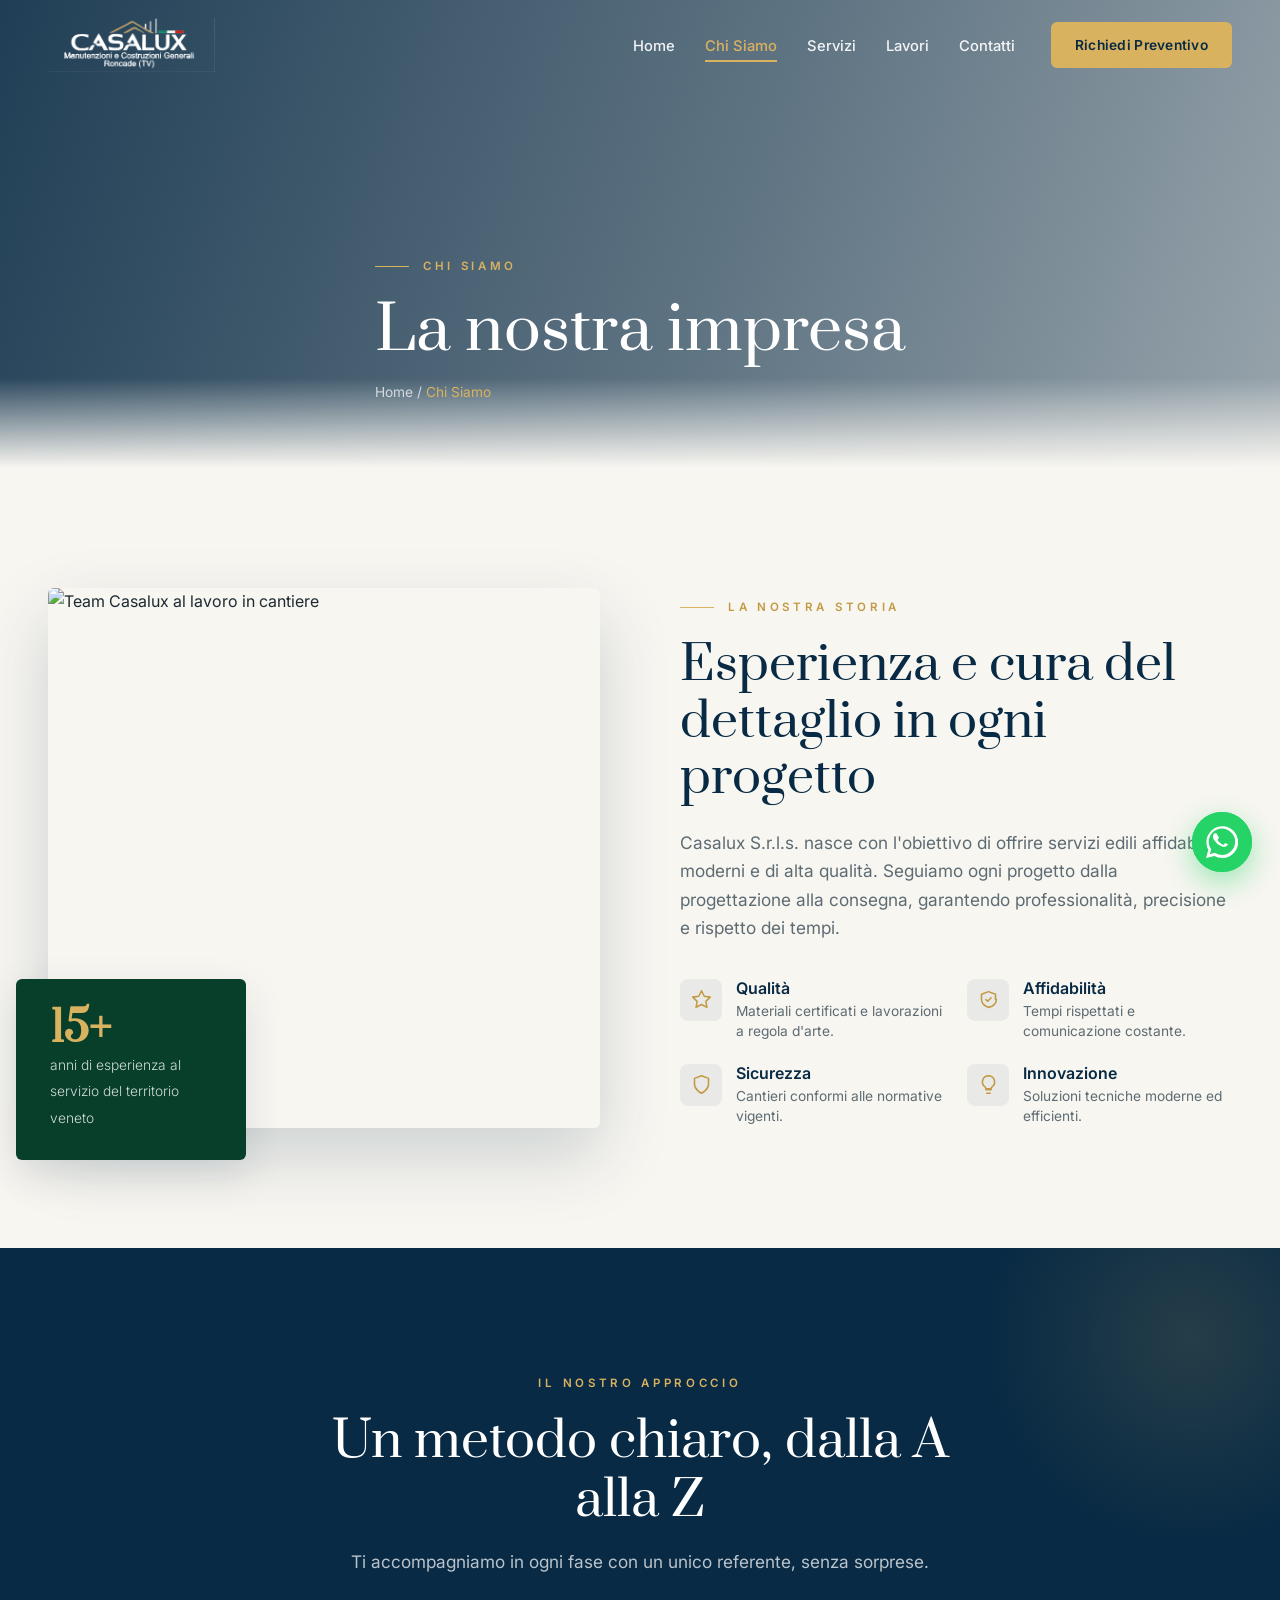
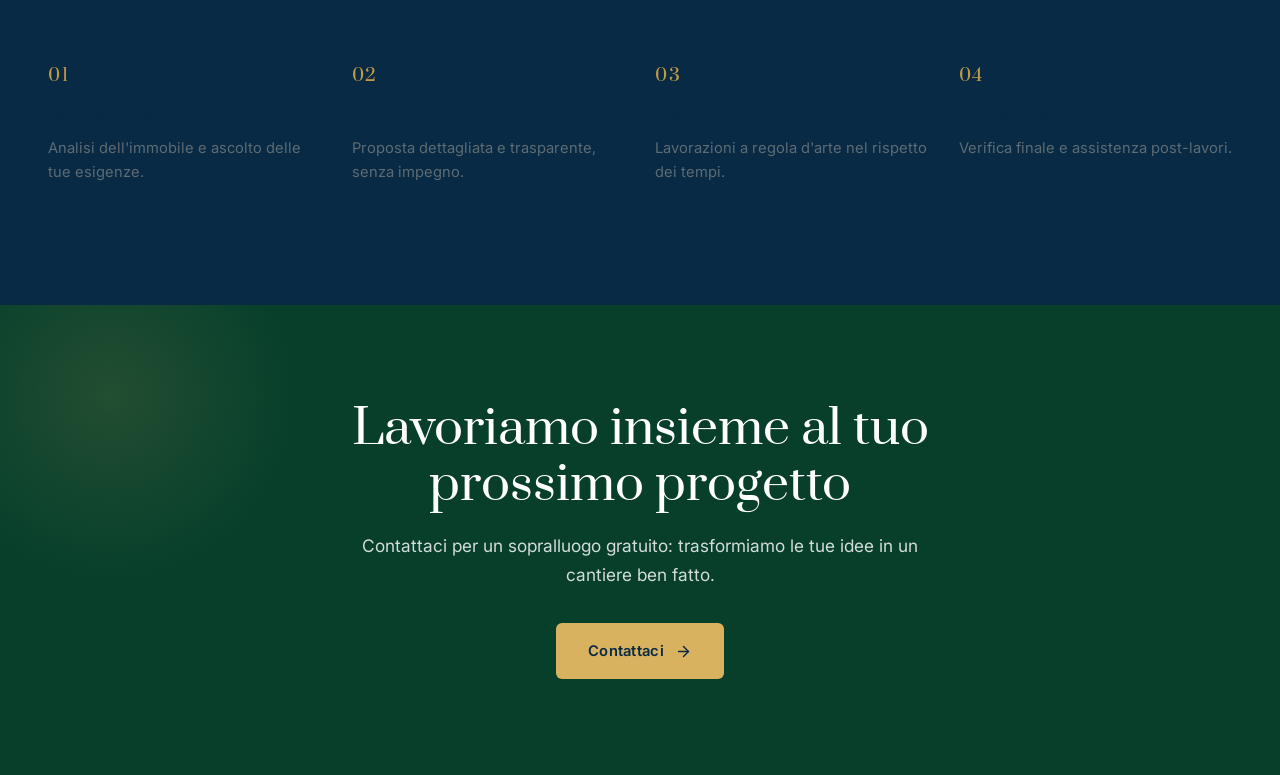
==== chi-siamo.html @ dc2486f7 "Add files via upload" ====
<!DOCTYPE html>
<html lang="it">
<head>
<meta charset="UTF-8">
<meta name="viewport" content="width=device-width, initial-scale=1.0">
<title>Chi Siamo — Casalux S.r.l.s. | Impresa Edile a Roncade (TV)</title>
<meta name="description" content="Scopri Casalux S.r.l.s.: impresa edile di Roncade (Treviso) specializzata in manutenzioni e costruzioni generali. Qualità, affidabilità, sicurezza e innovazione in ogni progetto.">
<meta name="robots" content="index, follow">
<meta name="theme-color" content="#082a44">
<link rel="canonical" href="https://www.casalux.it/chi-siamo.html">
<meta property="og:type" content="website">
<meta property="og:title" content="Chi Siamo — Casalux S.r.l.s.">
<meta property="og:description" content="Impresa edile di Roncade (TV): qualità, affidabilità e innovazione dalla progettazione alla consegna.">
<meta property="og:image" content="https://www.casalux.it/img/og-image.jpg">
<meta property="og:url" content="https://www.casalux.it/chi-siamo.html">

<link rel="icon" href="img/favicon.ico" sizes="any">
<link rel="icon" type="image/png" href="img/favicon-32.png">
<link rel="apple-touch-icon" href="img/favicon-180.png">
<link rel="preconnect" href="https://fonts.googleapis.com">
<link rel="preconnect" href="https://fonts.gstatic.com" crossorigin>
<link href="https://fonts.googleapis.com/css2?family=Prata&family=Inter:wght@300;400;500;600;700&display=swap" rel="stylesheet">
<link rel="stylesheet" href="css/styles.css">
</head>
<body>

<header class="header" id="header">
  <div class="container header-inner">
    <a href="index.html" class="brand" aria-label="Casalux — Home"><img class="logo-chiaro" src="img/logo-bianco.png" alt="Casalux — Manutenzioni e Costruzioni Generali"><img class="logo-scuro" src="img/logo.png" alt="Casalux — Manutenzioni e Costruzioni Generali"></a>
    <nav class="nav" aria-label="Navigazione principale">
      <ul class="nav-links">
        <li><a href="index.html">Home</a></li>
        <li><a href="chi-siamo.html" class="active">Chi Siamo</a></li>
        <li><a href="servizi.html">Servizi</a></li>
        <li><a href="lavori.html">Lavori</a></li>
        <li><a href="contatti.html">Contatti</a></li>
      </ul>
      <a href="contatti.html" class="btn btn-gold nav-cta">Richiedi Preventivo</a>
      <button class="burger" id="burger" aria-label="Apri menu" aria-expanded="false"><span></span><span></span><span></span></button>
    </nav>
  </div>
</header>

<section class="page-banner" style="--bg:url('https://images.unsplash.com/photo-1504307651254-35680f356dfd?auto=format&fit=crop&w=2000&q=80')">
  <div class="container page-banner-inner">
    <span class="eyebrow">Chi Siamo</span>
    <h1>La nostra impresa</h1>
    <nav class="breadcrumb"><a href="index.html">Home</a> / <span>Chi Siamo</span></nav>
  </div>
</section>

<section class="section">
  <div class="container about-grid">
    <div class="about-media reveal">
      <img src="https://images.unsplash.com/photo-1581094794329-c8112a89af12?auto=format&fit=crop&w=900&q=80" alt="Team Casalux al lavoro in cantiere">
      <div class="about-badge"><strong>15+</strong><span>anni di esperienza al servizio del territorio veneto</span></div>
    </div>
    <div class="about-text reveal d1">
      <span class="eyebrow">La nostra storia</span>
      <h2>Esperienza e cura del dettaglio in ogni progetto</h2>
      <p>Casalux S.r.l.s. nasce con l'obiettivo di offrire servizi edili affidabili, moderni e di alta qualità. Seguiamo ogni progetto dalla progettazione alla consegna, garantendo professionalità, precisione e rispetto dei tempi.</p>
      <div class="values">
        <div class="value">
          <span class="value-ic"><svg viewBox="0 0 24 24" fill="none" stroke-width="1.8" stroke-linecap="round" stroke-linejoin="round"><polygon points="12 2 15.09 8.26 22 9.27 17 14.14 18.18 21.02 12 17.77 5.82 21.02 7 14.14 2 9.27 8.91 8.26 12 2"/></svg></span>
          <div><h4>Qualità</h4><p>Materiali certificati e lavorazioni a regola d'arte.</p></div>
        </div>
        <div class="value">
          <span class="value-ic"><svg viewBox="0 0 24 24" fill="none" stroke-width="1.8" stroke-linecap="round" stroke-linejoin="round"><path d="M9 12l2 2 4-4"/><path d="M21 12c0 5-3.5 7.5-8.5 9C7.5 19.5 4 17 4 12V6l8-3 8 3v6z"/></svg></span>
          <div><h4>Affidabilità</h4><p>Tempi rispettati e comunicazione costante.</p></div>
        </div>
        <div class="value">
          <span class="value-ic"><svg viewBox="0 0 24 24" fill="none" stroke-width="1.8" stroke-linecap="round" stroke-linejoin="round"><path d="M12 22s8-4 8-10V5l-8-3-8 3v7c0 6 8 10 8 10z"/></svg></span>
          <div><h4>Sicurezza</h4><p>Cantieri conformi alle normative vigenti.</p></div>
        </div>
        <div class="value">
          <span class="value-ic"><svg viewBox="0 0 24 24" fill="none" stroke-width="1.8" stroke-linecap="round" stroke-linejoin="round"><path d="M9 18h6"/><path d="M10 22h4"/><path d="M12 2a7 7 0 0 0-4 12.7c.6.5 1 1.3 1 2.3h6c0-1 .4-1.8 1-2.3A7 7 0 0 0 12 2z"/></svg></span>
          <div><h4>Innovazione</h4><p>Soluzioni tecniche moderne ed efficienti.</p></div>
        </div>
      </div>
    </div>
  </div>
</section>

<section class="section why">
  <div class="container">
    <div class="section-head center reveal">
      <span class="eyebrow">Il nostro approccio</span>
      <h2>Un metodo chiaro, dalla A alla Z</h2>
      <p>Ti accompagniamo in ogni fase con un unico referente, senza sorprese.</p>
    </div>
    <div class="process-grid">
      <div class="step reveal"><div class="step-n">01</div><h3>Sopralluogo</h3><p>Analisi dell'immobile e ascolto delle tue esigenze.</p></div>
      <div class="step reveal d1"><div class="step-n">02</div><h3>Preventivo</h3><p>Proposta dettagliata e trasparente, senza impegno.</p></div>
      <div class="step reveal d2"><div class="step-n">03</div><h3>Cantiere</h3><p>Lavorazioni a regola d'arte nel rispetto dei tempi.</p></div>
      <div class="step reveal d3"><div class="step-n">04</div><h3>Consegna</h3><p>Verifica finale e assistenza post-lavori.</p></div>
    </div>
  </div>
</section>

<section class="cta-band">
  <div class="container cta-band-inner reveal">
    <h2>Lavoriamo insieme al tuo prossimo progetto</h2>
    <p>Contattaci per un sopralluogo gratuito: trasformiamo le tue idee in un cantiere ben fatto.</p>
    <a href="contatti.html" class="btn btn-gold">Contattaci
      <svg viewBox="0 0 24 24" fill="none" stroke="currentColor" stroke-width="2" stroke-linecap="round" stroke-linejoin="round"><line x1="5" y1="12" x2="19" y2="12"/><polyline points="12 5 19 12 12 19"/></svg></a>
  </div>
</section>


<div aria-hidden="true" class="popup-overlay" id="whatsappPopup">
  <div aria-labelledby="whatsappTitle" aria-modal="true" class="popup-box" role="dialog">
    <div class="popup-header">
      <h2 id="whatsappTitle">Scegli a chi scrivere</h2>
      <button aria-label="Chiudi" class="popup-close" onclick="closeWhatsappPopup()">&times;</button>
    </div>
    <a class="call-option" href="https://wa.me/393515941230?text=Salve%2C%20vorrei%20un%20preventivo%20Casalux" rel="noopener" target="_blank">
      <div>
      <strong>
       Erhan
      </strong>
      <p>
       +39 351 594 1230
      </p>
     </div>
      <span class="call-icon">💬</span>
    </a>
    <a class="call-option" href="https://wa.me/393358401227?text=Salve%2C%20vorrei%20un%20preventivo%20Casalux" rel="noopener" target="_blank">
      <div>
      <strong>
       Gianni
      </strong>
      <p>
       +39 335 840 1227
      </p>
     </div>
      <span class="call-icon">💬</span>
    </a>
    <a class="call-option" href="https://wa.me/393385839702?text=Salve%2C%20vorrei%20un%20preventivo%20Casalux" rel="noopener" target="_blank">
      <div>
      <strong>
       Fadil
      </strong>
      <p>
       +39 338 583 9702
      </p>
     </div>
      <span class="call-icon">💬</span>
    </a>
  </div>
</div>

<button class="wa-float" type="button" onclick="openWhatsappPopup()" aria-label="Scrivici su WhatsApp">
  <svg viewBox="0 0 24 24"><path d="M.05 24l1.7-6.2A11.9 11.9 0 1 1 12 24a11.9 11.9 0 0 1-5.7-1.5L.05 24zM6.6 20.1l.4.2a9.9 9.9 0 0 0 5 1.4 9.9 9.9 0 1 0-8.4-4.6l.3.4-1 3.7 3.7-1.1zM17.5 14.3c-.1-.2-.5-.4-1-.6s-1.5-.7-1.7-.8-.4-.1-.6.1-.7.8-.8 1-.3.2-.5.1a8.1 8.1 0 0 1-2.4-1.5 9 9 0 0 1-1.7-2c-.2-.3 0-.5.1-.6l.4-.5.3-.5a.5.5 0 0 0 0-.5L8 5.8c-.2-.5-.4-.4-.6-.4h-.5a1 1 0 0 0-.7.3 3 3 0 0 0-1 2.3 5.3 5.3 0 0 0 1.1 2.8 12 12 0 0 0 4.6 4.1c.6.3 1.2.5 1.6.6a3.8 3.8 0 0 0 1.7.1c.5-.1 1.5-.6 1.8-1.2s.3-1.1.2-1.2z"/></svg>
</button>

<script src="js/main.js"></script>
</body>
</html>
---- css/styles.css ----
/* ============================================================
   CASALUX — Shared stylesheet
   ============================================================ */
:root{
  --blu:#082a44;
  --blu-soft:#0d3a5c;
  --oro:#d9b25f;
  --oro-scuro:#c39a44;
  --bianco:#f8f6f1;
  --verde:#073f2b;
  --testo:#1c2a33;
  --grigio:#5d6b73;
  --linea:rgba(8,42,68,.12);

  --ff-titolo:'Prata', Georgia, serif;
  --ff-testo:'Inter', system-ui, sans-serif;

  --shadow-sm:0 4px 16px rgba(8,42,68,.07);
  --shadow-md:0 14px 40px rgba(8,42,68,.12);
  --shadow-lg:0 28px 70px rgba(8,42,68,.18);

  --container:1240px;
  --radius:6px;
  --ease:cubic-bezier(.22,.61,.36,1);
}

*{margin:0;padding:0;box-sizing:border-box}
html{scroll-behavior:smooth;-webkit-text-size-adjust:100%}
html{overflow-x:hidden}
body{font-family:var(--ff-testo);color:var(--testo);background:var(--bianco);line-height:1.65;overflow-x:hidden;position:relative}
img{max-width:100%;display:block}
a{color:inherit;text-decoration:none}
button{font-family:inherit;cursor:pointer;border:none}
h1,h2,h3,h4{font-family:var(--ff-titolo);font-weight:400;line-height:1.18;color:var(--blu)}

.container{max-width:var(--container);margin:0 auto;padding:0 28px}

.eyebrow{
  font-family:var(--ff-testo);text-transform:uppercase;letter-spacing:.32em;
  font-size:.72rem;font-weight:600;color:var(--oro-scuro);
  display:inline-flex;align-items:center;gap:14px;margin-bottom:20px;
}
.eyebrow::before{content:"";width:34px;height:1px;background:var(--oro)}

.section{padding:120px 0}
.section-head{max-width:680px;margin-bottom:64px}
.section-head h2{font-size:clamp(2rem,4vw,3.1rem);margin-bottom:18px}
.section-head p{color:var(--grigio);font-size:1.08rem}
.center{text-align:center;margin-left:auto;margin-right:auto}
.center .eyebrow{justify-content:center}
.center .eyebrow::before{display:none}

/* ---------- Buttons ---------- */
.btn{
  display:inline-flex;align-items:center;gap:11px;padding:16px 32px;
  font-size:.92rem;font-weight:600;letter-spacing:.02em;border-radius:var(--radius);
  transition:transform .35s var(--ease),background .35s var(--ease),color .35s var(--ease),box-shadow .35s var(--ease);
  white-space:nowrap;
}
.btn svg{width:17px;height:17px}
.btn-gold{background:var(--oro);color:var(--blu)}
.btn-gold:hover{background:var(--oro-scuro);transform:translateY(-3px);box-shadow:0 16px 34px rgba(217,178,95,.35)}
.btn-outline{background:transparent;color:#fff;border:1.5px solid rgba(255,255,255,.55)}
.btn-outline:hover{background:#fff;color:var(--blu);transform:translateY(-3px)}
.btn-blu{background:var(--blu);color:#fff}
.btn-blu:hover{background:var(--blu-soft);transform:translateY(-3px);box-shadow:var(--shadow-md)}

/* ---------- Header ---------- */
.header{position:fixed;top:0;left:0;width:100%;z-index:1000;padding:18px 0;
  transition:padding .4s var(--ease),background .4s var(--ease),box-shadow .4s var(--ease)}
.header.scrolled{background:rgba(248,246,241,.94);backdrop-filter:blur(12px);padding:10px 0;box-shadow:0 6px 26px rgba(8,42,68,.09)}
.header-inner{display:flex;align-items:center;justify-content:space-between}

.brand{display:flex;align-items:center}
.brand img{height:54px;width:auto;transition:height .4s var(--ease)}
.header.scrolled .brand img{height:44px}
/* logo bianco su header trasparente, logo scuro quando l'header diventa chiaro */
.brand .logo-scuro{display:none}
.header.scrolled .brand .logo-chiaro{display:none}
.header.scrolled .brand .logo-scuro{display:block}

.nav{display:flex;align-items:center;gap:36px}
.nav-links{display:flex;gap:30px;list-style:none}
.nav-links a{color:rgba(255,255,255,.92);font-size:.92rem;font-weight:500;position:relative;padding:4px 0;transition:color .3s var(--ease)}
.header.scrolled .nav-links a{color:var(--testo)}
.nav-links a::after{content:"";position:absolute;left:0;bottom:-3px;width:0;height:1.5px;background:var(--oro);transition:width .35s var(--ease)}
.nav-links a:hover::after,.nav-links a.active::after{width:100%}
.nav-links a:hover,.nav-links a.active{color:var(--oro)}
.header.scrolled .nav-links a:hover,.header.scrolled .nav-links a.active{color:var(--oro-scuro)}
.nav-cta{padding:12px 24px;font-size:.86rem}

.burger{display:none;flex-direction:column;gap:5px;background:none;padding:8px;z-index:1100}
.burger span{width:26px;height:2px;background:#fff;transition:.35s var(--ease)}
.header.scrolled .burger span{background:var(--blu)}
.nav-open .burger span{background:var(--blu)}
.nav-open .burger span:nth-child(1){transform:translateY(7px) rotate(45deg)}
.nav-open .burger span:nth-child(2){opacity:0}
.nav-open .burger span:nth-child(3){transform:translateY(-7px) rotate(-45deg)}

/* ---------- Hero (home) ---------- */
.hero{position:relative;min-height:100vh;display:flex;align-items:center;color:#fff;padding:150px 0 90px;
  background:linear-gradient(110deg,rgba(8,42,68,.92) 0%,rgba(8,42,68,.6) 55%,rgba(8,42,68,.32) 100%),
  url('https://images.unsplash.com/photo-1503387762-592deb58ef4e?auto=format&fit=crop&w=2000&q=80') center/cover no-repeat;}
.hero::after{content:"";position:absolute;bottom:0;left:0;width:100%;height:160px;background:linear-gradient(to top,var(--bianco),transparent)}
.hero-inner{position:relative;z-index:2;max-width:760px}
.hero .eyebrow{color:var(--oro)}
.hero h1{font-size:clamp(2.6rem,6vw,4.7rem);color:#fff;letter-spacing:-.01em;margin-bottom:26px}
.hero h1 em{font-style:normal;color:var(--oro)}
.hero p{font-size:clamp(1.05rem,1.6vw,1.25rem);max-width:560px;color:rgba(255,255,255,.86);margin-bottom:40px;font-weight:300}
.hero-cta{display:flex;flex-wrap:wrap;gap:16px}

.stats{position:relative;z-index:2;margin-top:90px;display:grid;grid-template-columns:repeat(4,1fr);gap:30px;max-width:920px}
.stat{border-top:1px solid rgba(217,178,95,.4);padding-top:22px}
.stat-num{font-family:var(--ff-titolo);font-size:clamp(2rem,3.4vw,2.9rem);color:var(--oro);line-height:1}
.stat-label{font-size:.85rem;color:rgba(255,255,255,.78);margin-top:8px;font-weight:300}

/* ---------- Page banner (sub-pages) ---------- */
.page-banner{position:relative;min-height:52vh;display:flex;align-items:flex-end;color:#fff;padding:160px 0 64px;
  background:linear-gradient(110deg,rgba(8,42,68,.9) 0%,rgba(8,42,68,.62) 60%,rgba(8,42,68,.4) 100%),var(--bg,#082a44) center/cover no-repeat;}
.page-banner::after{content:"";position:absolute;bottom:0;left:0;width:100%;height:90px;background:linear-gradient(to top,var(--bianco),transparent)}
.page-banner-inner{position:relative;z-index:2}
.page-banner .eyebrow{color:var(--oro)}
.page-banner h1{font-size:clamp(2.4rem,5vw,3.8rem);color:#fff;margin-bottom:14px}
.breadcrumb{font-size:.86rem;color:rgba(255,255,255,.72)}
.breadcrumb a:hover{color:var(--oro)}
.breadcrumb span{color:var(--oro)}

/* ---------- About ---------- */
.about-grid{display:grid;grid-template-columns:1fr 1fr;gap:80px;align-items:center}
.about-media{position:relative}
.about-media img{border-radius:var(--radius);box-shadow:var(--shadow-lg);width:100%;height:540px;object-fit:cover}
.about-badge{position:absolute;bottom:-32px;left:-32px;background:var(--verde);color:#fff;padding:30px 34px;border-radius:var(--radius);box-shadow:var(--shadow-md);max-width:230px}
.about-badge strong{font-family:var(--ff-titolo);font-size:2.6rem;color:var(--oro);display:block;line-height:1}
.about-badge span{font-size:.86rem;color:rgba(255,255,255,.82);font-weight:300}
.about-text h2{font-size:clamp(2rem,4vw,3rem);margin-bottom:22px}
.about-text>p{color:var(--grigio);font-size:1.08rem;margin-bottom:36px}
.values{display:grid;grid-template-columns:1fr 1fr;gap:22px}
.value{display:flex;gap:14px;align-items:flex-start}
.value-ic{width:42px;height:42px;flex-shrink:0;border-radius:8px;background:rgba(8,42,68,.06);display:grid;place-items:center}
.value-ic svg{width:21px;height:21px;stroke:var(--oro-scuro)}
.value h4{font-family:var(--ff-testo);font-weight:600;font-size:1rem;color:var(--blu);margin-bottom:3px}
.value p{font-size:.86rem;color:var(--grigio);line-height:1.5}

/* ---------- Services ---------- */
.services-grid{display:grid;grid-template-columns:repeat(4,1fr);gap:26px}
.services-grid.four-row{grid-template-columns:repeat(4,1fr)}
.svc{position:relative;background:var(--bianco);border:1px solid var(--linea);border-radius:var(--radius);padding:38px 30px;overflow:hidden;
  transition:transform .45s var(--ease),box-shadow .45s var(--ease),border-color .45s var(--ease)}
.svc::before{content:"";position:absolute;left:0;top:0;height:3px;width:0;background:var(--oro);transition:width .5s var(--ease)}
.svc:hover{transform:translateY(-8px);box-shadow:var(--shadow-md);border-color:transparent;background:#fff}
.svc:hover::before{width:100%}
.svc-ic{width:56px;height:56px;border-radius:10px;background:var(--blu);display:grid;place-items:center;margin-bottom:24px;transition:background .45s var(--ease)}
.svc-ic svg{width:27px;height:27px;stroke:var(--oro);transition:stroke .45s var(--ease)}
.svc:hover .svc-ic{background:var(--oro)}
.svc:hover .svc-ic svg{stroke:var(--blu)}
.svc h3{font-size:1.28rem;margin-bottom:11px}
.svc p{font-size:.92rem;color:var(--grigio);line-height:1.6}

/* ---------- Process ---------- */
.process-grid{display:grid;grid-template-columns:repeat(4,1fr);gap:30px}
.step{position:relative;padding-top:18px;border-top:2px solid var(--linea)}
.step-n{font-family:var(--ff-titolo);font-size:1.1rem;color:var(--oro-scuro);letter-spacing:.1em}
.step h3{font-size:1.2rem;margin:14px 0 10px}
.step p{font-size:.92rem;color:var(--grigio)}

/* ---------- Portfolio ---------- */
.filters{display:flex;flex-wrap:wrap;gap:12px;margin-bottom:46px}
.filter{padding:10px 24px;border-radius:40px;border:1px solid var(--linea);background:transparent;font-size:.86rem;font-weight:600;color:var(--grigio);transition:.3s var(--ease)}
.filter:hover{border-color:var(--oro);color:var(--blu)}
.filter.active{background:var(--blu);color:#fff;border-color:var(--blu)}
.portfolio{display:grid;grid-template-columns:repeat(3,1fr);gap:24px}
.proj{position:relative;border-radius:var(--radius);overflow:hidden;cursor:pointer;box-shadow:var(--shadow-sm);transition:transform .45s var(--ease)}
.proj img{width:100%;height:300px;object-fit:cover;transition:transform .8s var(--ease)}
.proj:hover img{transform:scale(1.07)}
.proj-overlay{position:absolute;inset:0;padding:26px;display:flex;flex-direction:column;justify-content:flex-end;
  background:linear-gradient(to top,rgba(8,42,68,.92) 0%,rgba(8,42,68,.25) 55%,transparent 100%);color:#fff;opacity:0;transform:translateY(14px);transition:.45s var(--ease)}
.proj:hover .proj-overlay{opacity:1;transform:translateY(0)}
.proj-cat{font-size:.7rem;text-transform:uppercase;letter-spacing:.22em;color:var(--oro);font-weight:600;margin-bottom:8px}
.proj-overlay h4{font-family:var(--ff-titolo);font-size:1.35rem;color:#fff;margin-bottom:5px}
.proj-loc{font-size:.82rem;color:rgba(255,255,255,.8);display:flex;align-items:center;gap:6px;margin-bottom:8px}
.proj-loc svg{width:14px;height:14px;stroke:var(--oro)}
.proj-desc{font-size:.85rem;color:rgba(255,255,255,.72);font-weight:300}
.proj.hide{display:none}
.proj-zoom{position:absolute;top:18px;right:18px;width:40px;height:40px;border-radius:50%;background:rgba(217,178,95,.95);display:grid;place-items:center;opacity:0;transition:.4s var(--ease)}
.proj:hover .proj-zoom{opacity:1}
.proj-zoom svg{width:18px;height:18px;stroke:var(--blu)}

/* ---------- Why ---------- */
.why{background:var(--blu);color:#fff;position:relative;overflow:hidden}
.why::before{content:"";position:absolute;top:-120px;right:-120px;width:420px;height:420px;border-radius:50%;background:radial-gradient(circle,rgba(217,178,95,.14),transparent 70%)}
.why .eyebrow{color:var(--oro)}
.why .section-head h2{color:#fff}
.why .section-head p{color:rgba(255,255,255,.72)}
.why-grid{display:grid;grid-template-columns:repeat(4,1fr);gap:26px;position:relative;z-index:2}
.why-card{background:rgba(255,255,255,.04);border:1px solid rgba(255,255,255,.1);border-radius:var(--radius);padding:36px 28px;transition:.45s var(--ease)}
.why-card:hover{background:rgba(217,178,95,.1);border-color:var(--oro);transform:translateY(-6px)}
.why-ic{width:54px;height:54px;border-radius:12px;background:rgba(217,178,95,.14);display:grid;place-items:center;margin-bottom:22px}
.why-ic svg{width:26px;height:26px;stroke:var(--oro)}
.why-card h3{color:#fff;font-size:1.25rem;margin-bottom:10px}
.why-card p{color:rgba(255,255,255,.7);font-size:.9rem}

/* ---------- Testimonials ---------- */
.testi{text-align:center}
.testi-wrap{max-width:840px;margin:0 auto;position:relative;min-height:300px}
.testi-slide{position:absolute;inset:0;opacity:0;visibility:hidden;transform:translateY(16px);transition:opacity .6s var(--ease),transform .6s var(--ease)}
.testi-slide.active{position:relative;opacity:1;visibility:visible;transform:translateY(0)}
.stars{display:flex;justify-content:center;gap:5px;margin-bottom:26px}
.stars svg{width:24px;height:24px;fill:var(--oro)}
.testi-quote{font-family:var(--ff-titolo);font-size:clamp(1.3rem,2.6vw,1.85rem);color:var(--blu);line-height:1.5;margin-bottom:30px}
.testi-author{display:flex;flex-direction:column;align-items:center;gap:3px}
.testi-author strong{font-family:var(--ff-testo);font-weight:600;color:var(--blu)}
.testi-author span{font-size:.85rem;color:var(--grigio)}
.testi-dots{display:flex;justify-content:center;gap:10px;margin-top:42px}
.testi-dot{width:10px;height:10px;border-radius:50%;background:var(--linea);transition:.3s var(--ease)}
.testi-dot.active{background:var(--oro);width:30px;border-radius:6px}

/* ---------- FAQ ---------- */
.faq-grid{display:grid;grid-template-columns:1fr 1.3fr;gap:70px;align-items:start}
.faq-list{display:flex;flex-direction:column;gap:14px}
.faq-item{background:#fff;border:1px solid var(--linea);border-radius:var(--radius);overflow:hidden;transition:box-shadow .35s var(--ease)}
.faq-item.open{box-shadow:var(--shadow-sm)}
.faq-q{width:100%;text-align:left;background:none;padding:24px 26px;display:flex;justify-content:space-between;align-items:center;gap:20px;font-size:1.02rem;font-weight:600;color:var(--blu)}
.faq-q svg{width:20px;height:20px;stroke:var(--oro-scuro);flex-shrink:0;transition:transform .4s var(--ease)}
.faq-item.open .faq-q svg{transform:rotate(45deg)}
.faq-a{max-height:0;overflow:hidden;transition:max-height .45s var(--ease)}
.faq-a p{padding:0 26px 26px;color:var(--grigio);font-size:.94rem;line-height:1.7}

/* ---------- Contact ---------- */
.contact-grid{display:grid;grid-template-columns:1.05fr 1fr;gap:60px;align-items:start}
.contact-info .eyebrow{color:var(--oro-scuro)}
.contact-info h2{font-size:clamp(2rem,4vw,3rem);margin-bottom:18px}
.contact-info>p{color:var(--grigio);font-size:1.06rem;margin-bottom:40px}
.contact-detail{display:flex;gap:16px;align-items:center;padding:18px 0;border-top:1px solid var(--linea)}
.contact-detail:last-of-type{border-bottom:1px solid var(--linea)}
.cd-ic{width:46px;height:46px;border-radius:10px;background:var(--blu);display:grid;place-items:center;flex-shrink:0}
.cd-ic svg{width:21px;height:21px;stroke:var(--oro)}
.cd-text small{display:block;font-size:.74rem;text-transform:uppercase;letter-spacing:.16em;color:var(--grigio);font-weight:600}
.cd-text strong{font-weight:600;color:var(--blu);font-size:1.02rem}
.map{margin-top:34px;border-radius:var(--radius);overflow:hidden;box-shadow:var(--shadow-sm);border:1px solid var(--linea)}
.map iframe{width:100%;height:240px;border:0;display:block}
.form{background:var(--bianco);border:1px solid var(--linea);border-radius:var(--radius);padding:42px;box-shadow:var(--shadow-sm)}
.form h3{font-size:1.5rem;margin-bottom:8px}
.form>p{color:var(--grigio);font-size:.92rem;margin-bottom:30px}
.form-row{display:grid;grid-template-columns:1fr 1fr;gap:18px}
.field{margin-bottom:20px}
.field label{display:block;font-size:.82rem;font-weight:600;color:var(--blu);margin-bottom:8px}
.field input,.field textarea{width:100%;padding:14px 16px;font-family:inherit;font-size:.95rem;color:var(--testo);background:#fff;border:1px solid var(--linea);border-radius:var(--radius);transition:border .3s var(--ease),box-shadow .3s var(--ease)}
.field input:focus,.field textarea:focus{outline:none;border-color:var(--oro);box-shadow:0 0 0 3px rgba(217,178,95,.18)}
.field textarea{resize:vertical;min-height:120px}
.form .btn{width:100%;justify-content:center;margin-top:6px}
.form-note{text-align:center;font-size:.8rem;color:var(--grigio);margin-top:16px}
.form-success{display:none;text-align:center;padding:30px 0}
.form-success.show{display:block}
.form-success svg{width:54px;height:54px;stroke:var(--verde);margin:0 auto 16px}
.form-success h3{color:var(--verde);margin-bottom:8px}

/* ---------- CTA band ---------- */
.cta-band{background:var(--verde);color:#fff;text-align:center;padding:96px 0;position:relative;overflow:hidden}
.cta-band::before{content:"";position:absolute;top:-100px;left:-80px;width:380px;height:380px;border-radius:50%;background:radial-gradient(circle,rgba(217,178,95,.13),transparent 70%)}
.cta-band-inner{position:relative;z-index:2;max-width:680px;margin:0 auto}
.cta-band h2{color:#fff;font-size:clamp(2rem,4vw,3rem);margin-bottom:18px}
.cta-band p{color:rgba(255,255,255,.82);font-size:1.08rem;margin-bottom:34px}

/* ---------- Footer ---------- */
.footer{background:var(--blu);color:rgba(255,255,255,.7);padding:80px 0 0}
.footer-grid{display:grid;grid-template-columns:1.4fr 1fr 1fr 1.2fr;gap:50px;padding-bottom:54px}
.footer .brand img{height:60px;margin-bottom:20px}
.footer-about p{font-size:.92rem;line-height:1.7;max-width:300px}
.footer h4{color:#fff;font-family:var(--ff-testo);font-weight:600;font-size:1rem;margin-bottom:22px}
.footer ul{list-style:none}
.footer ul li{margin-bottom:12px}
.footer ul a{font-size:.92rem;transition:color .3s var(--ease)}
.footer ul a:hover{color:var(--oro)}
.footer-contact li{display:flex;gap:11px;align-items:flex-start;font-size:.92rem;margin-bottom:14px}
.footer-contact svg{width:17px;height:17px;stroke:var(--oro);flex-shrink:0;margin-top:3px}
.footer-bottom{border-top:1px solid rgba(255,255,255,.1);padding:26px 0;display:flex;justify-content:space-between;flex-wrap:wrap;gap:12px;font-size:.84rem}
.footer-bottom a:hover{color:var(--oro)}

/* ---------- WhatsApp float ---------- */
.wa-float{position:fixed;bottom:28px;right:28px;z-index:900;width:60px;height:60px;border-radius:50%;background:#25d366;display:grid;place-items:center;box-shadow:0 10px 30px rgba(37,211,102,.45);transition:transform .35s var(--ease)}
.wa-float:hover{transform:scale(1.1)}
.wa-float svg{width:32px;height:32px;fill:#fff}
.wa-float::after{content:"";position:absolute;inset:0;border-radius:50%;border:2px solid #25d366;animation:pulse 2.2s infinite}
@keyframes pulse{0%{transform:scale(1);opacity:.7}100%{transform:scale(1.8);opacity:0}}

/* ---------- Lightbox ---------- */
.lightbox{position:fixed;inset:0;z-index:2000;background:rgba(8,42,68,.95);display:none;align-items:center;justify-content:center;padding:30px}
.lightbox.open{display:flex}
.lightbox img{max-width:90vw;max-height:82vh;border-radius:var(--radius);box-shadow:var(--shadow-lg)}
.lightbox-cap{position:absolute;bottom:30px;left:0;width:100%;text-align:center;color:#fff;font-family:var(--ff-titolo);font-size:1.3rem}
.lightbox-close{position:absolute;top:24px;right:30px;width:48px;height:48px;border-radius:50%;background:rgba(255,255,255,.12);display:grid;place-items:center}
.lightbox-close svg{width:24px;height:24px;stroke:#fff}

/* ---------- Scroll reveal ---------- */
.reveal{opacity:0;transform:translateY(38px);transition:opacity .9s var(--ease),transform .9s var(--ease)}
.reveal.in{opacity:1;transform:none}
.reveal.d1{transition-delay:.1s}
.reveal.d2{transition-delay:.2s}
.reveal.d3{transition-delay:.3s}

/* ---------- Responsive ---------- */
@media(max-width:1080px){
  .services-grid,.services-grid.four-row,.why-grid,.process-grid{grid-template-columns:repeat(2,1fr)}
  .portfolio{grid-template-columns:repeat(2,1fr)}
  .footer-grid{grid-template-columns:1fr 1fr}
}
@media(max-width:900px){
  .section{padding:88px 0}
  .nav-links,.nav-cta{position:fixed;top:0;right:0;height:100vh;width:min(82%,360px);background:var(--bianco);flex-direction:column;justify-content:center;padding:80px 40px;gap:26px;transform:translateX(100%);visibility:hidden;transition:transform .45s var(--ease),visibility .45s var(--ease);box-shadow:none}
  .nav-cta{height:auto;width:auto;position:static;display:none}
  .nav-links{align-items:flex-start}
  .nav-links a{color:var(--testo);font-size:1.1rem}
  .nav-open .nav-links{transform:translateX(0);visibility:visible;box-shadow:var(--shadow-lg)}
  .nav-open .nav-cta{display:inline-flex;position:fixed;bottom:60px;right:40px;z-index:1101}
  .burger{display:flex}
  .about-grid,.contact-grid,.faq-grid{grid-template-columns:1fr;gap:54px}
  .about-media img{height:420px}
  .stats{grid-template-columns:1fr 1fr;gap:28px;margin-top:70px}
}
@media(max-width:600px){
  .container{padding:0 20px}
  .services-grid,.services-grid.four-row,.why-grid,.portfolio,.values,.footer-grid,.form-row,.process-grid{grid-template-columns:1fr}
  .about-badge{left:50%;transform:translateX(-50%);bottom:-26px}
  .hero{min-height:auto;padding:130px 0 70px}
  .page-banner{min-height:auto;padding:130px 0 50px}
  .hero-cta .btn{flex:1;justify-content:center}
  .form{padding:30px 24px}
  .footer-bottom{flex-direction:column;text-align:center}
  .wa-float{bottom:20px;right:20px;width:54px;height:54px}
  .brand img{height:46px}
}
@media(prefers-reduced-motion:reduce){
  *{animation:none!important;transition-duration:.001ms!important;scroll-behavior:auto!important}
  .reveal{opacity:1;transform:none}
}

/* ── Popup WhatsApp (formato HZ Labunishta) ── */
.popup-overlay{display:none;position:fixed;inset:0;background:rgba(8,42,68,.6);z-index:1500;justify-content:center;align-items:center;padding:18px;backdrop-filter:blur(5px)}
.popup-box{width:100%;max-width:420px;background:#fff;border-radius:24px;padding:20px;box-shadow:0 10px 40px rgba(0,0,0,.25);animation:popupShow .25s ease}
@keyframes popupShow{from{transform:scale(.92);opacity:0}to{transform:scale(1);opacity:1}}
.popup-header{display:flex;justify-content:space-between;align-items:center;margin-bottom:18px}
.popup-header h2{font-size:22px;color:var(--blu);margin:0;line-height:1.2}
.popup-close{border:0;background:#eef3f8;color:var(--blu);border-radius:50%;width:38px;height:38px;font-size:20px;cursor:pointer}
.call-option{display:flex;justify-content:space-between;align-items:center;text-decoration:none;color:#fff;padding:15px 16px;border-radius:16px;margin-bottom:10px;box-shadow:0 5px 10px rgba(0,31,73,.14);background:linear-gradient(90deg,#128C7E,#075E54)}
.call-option strong{font-size:18px}
.call-option p{font-size:15px;margin:4px 0 0;opacity:.95;color:#fff}
.call-icon{font-size:24px}
button.wa-float{border:0;cursor:pointer}
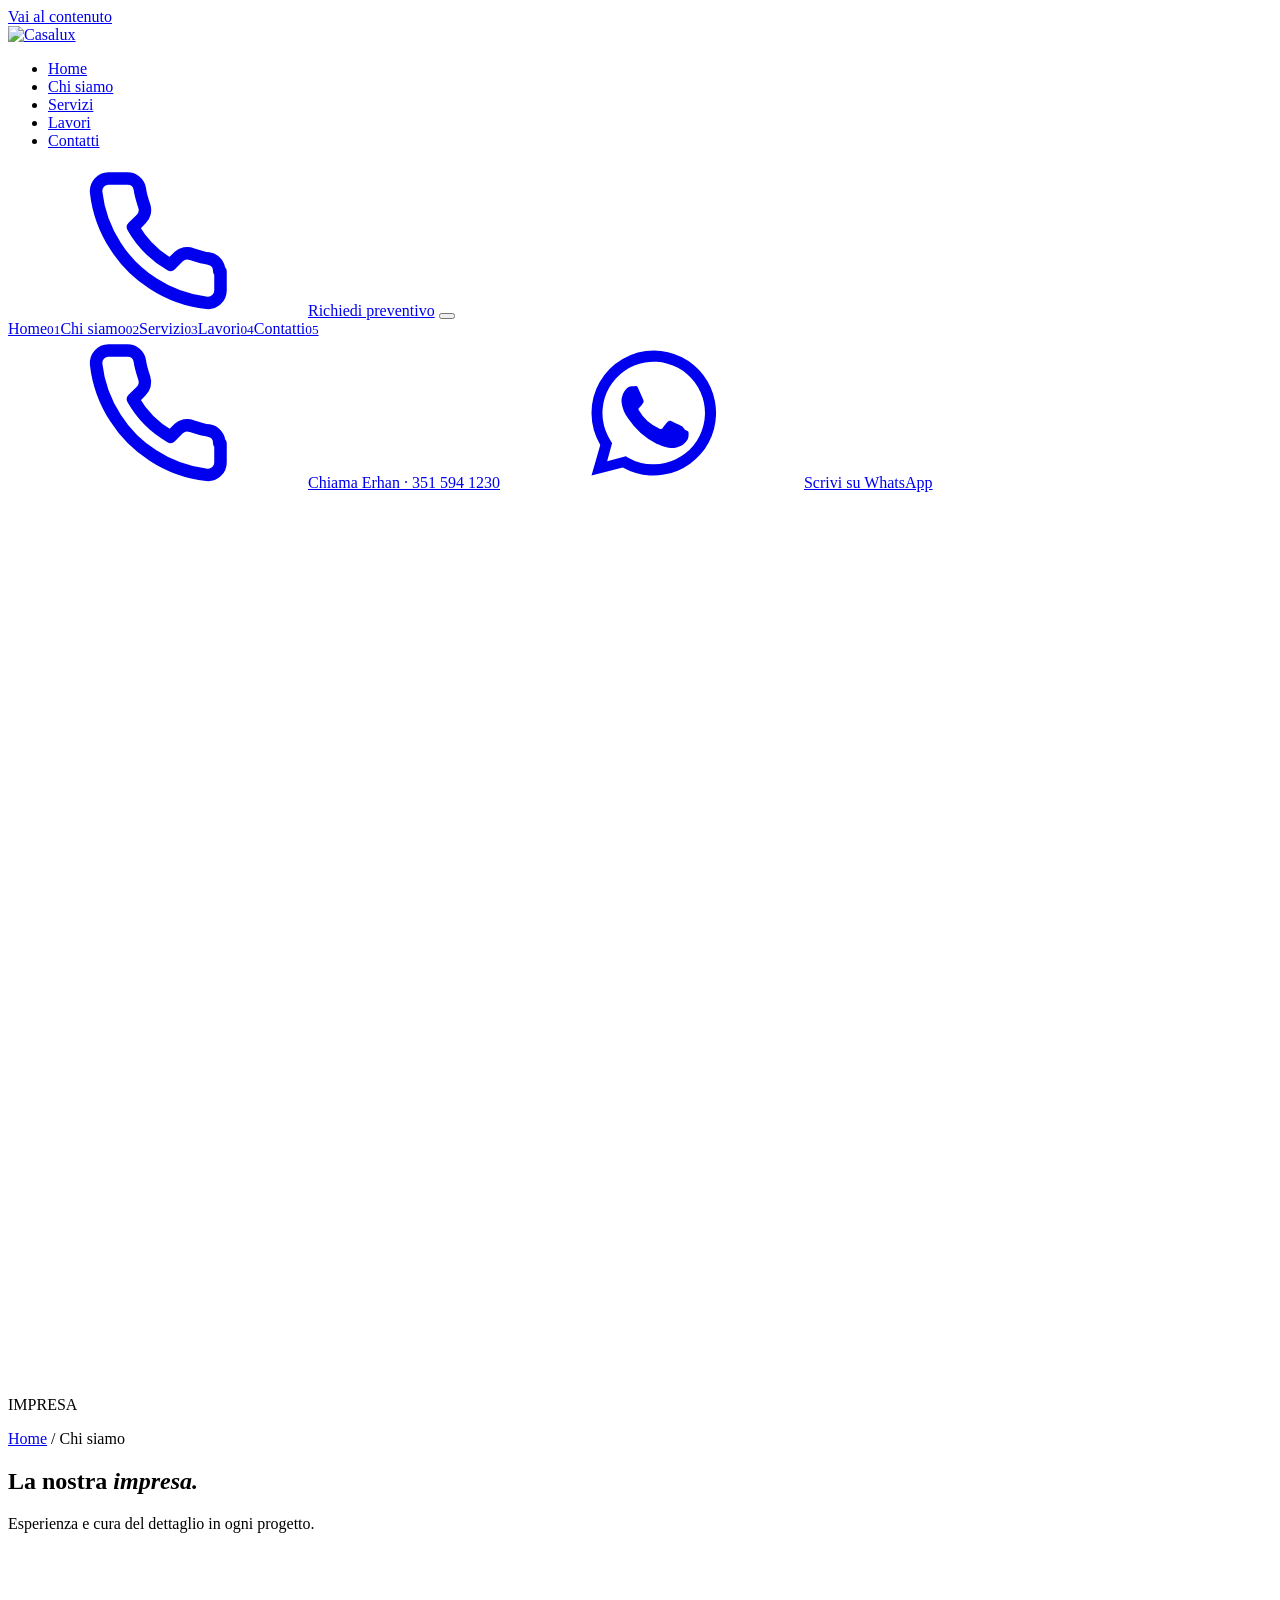
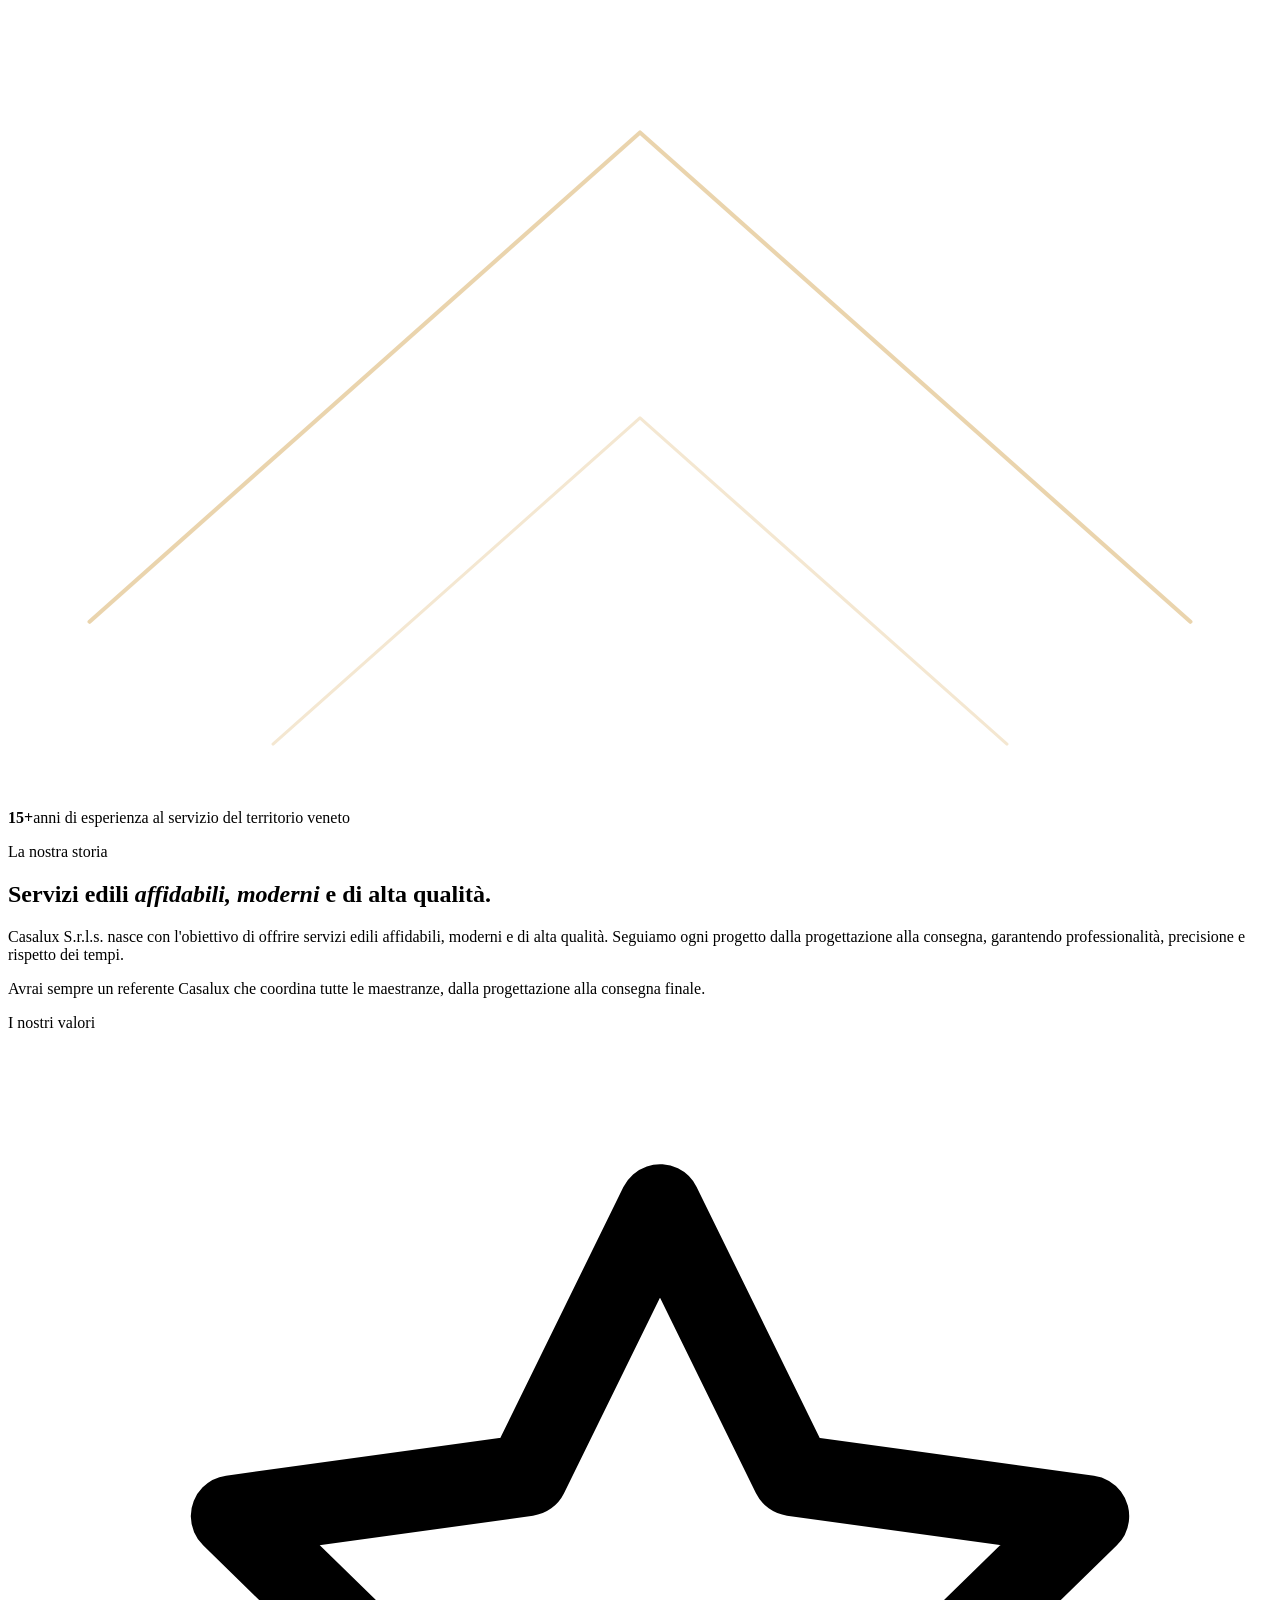
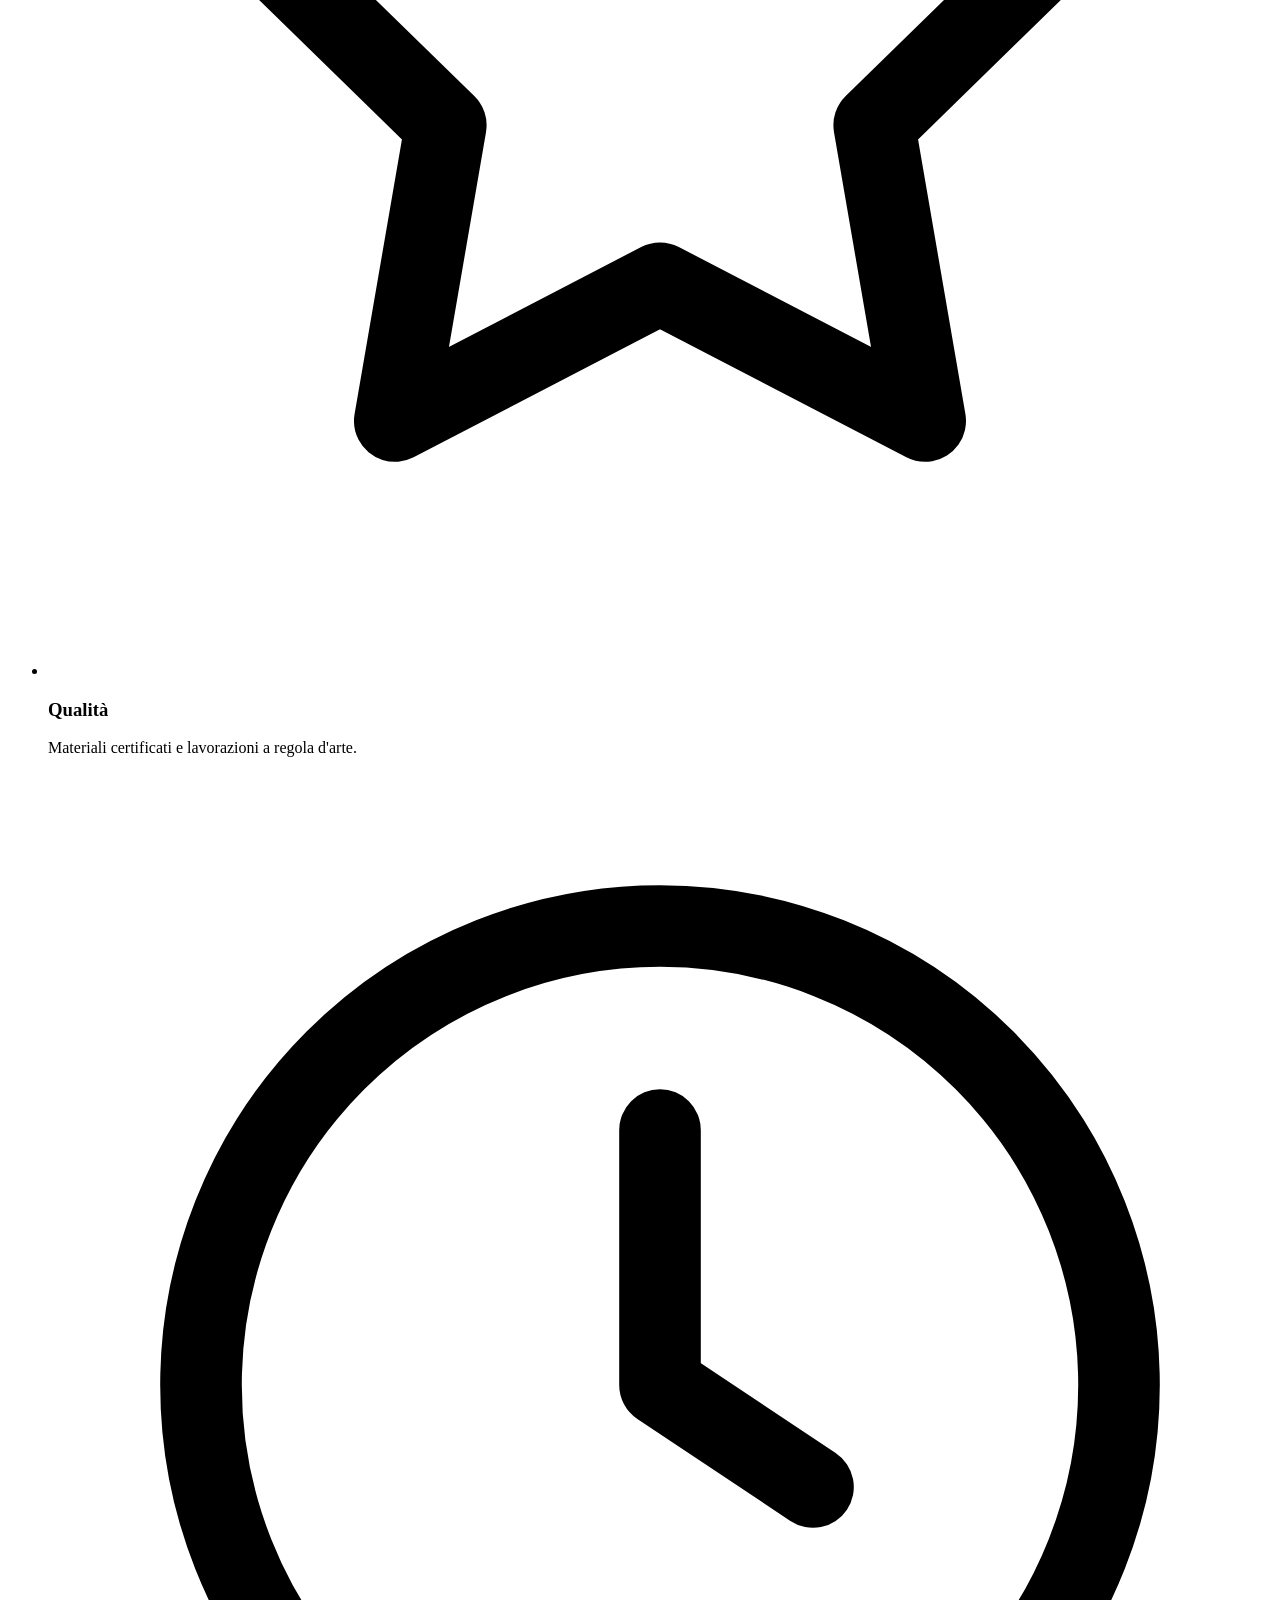
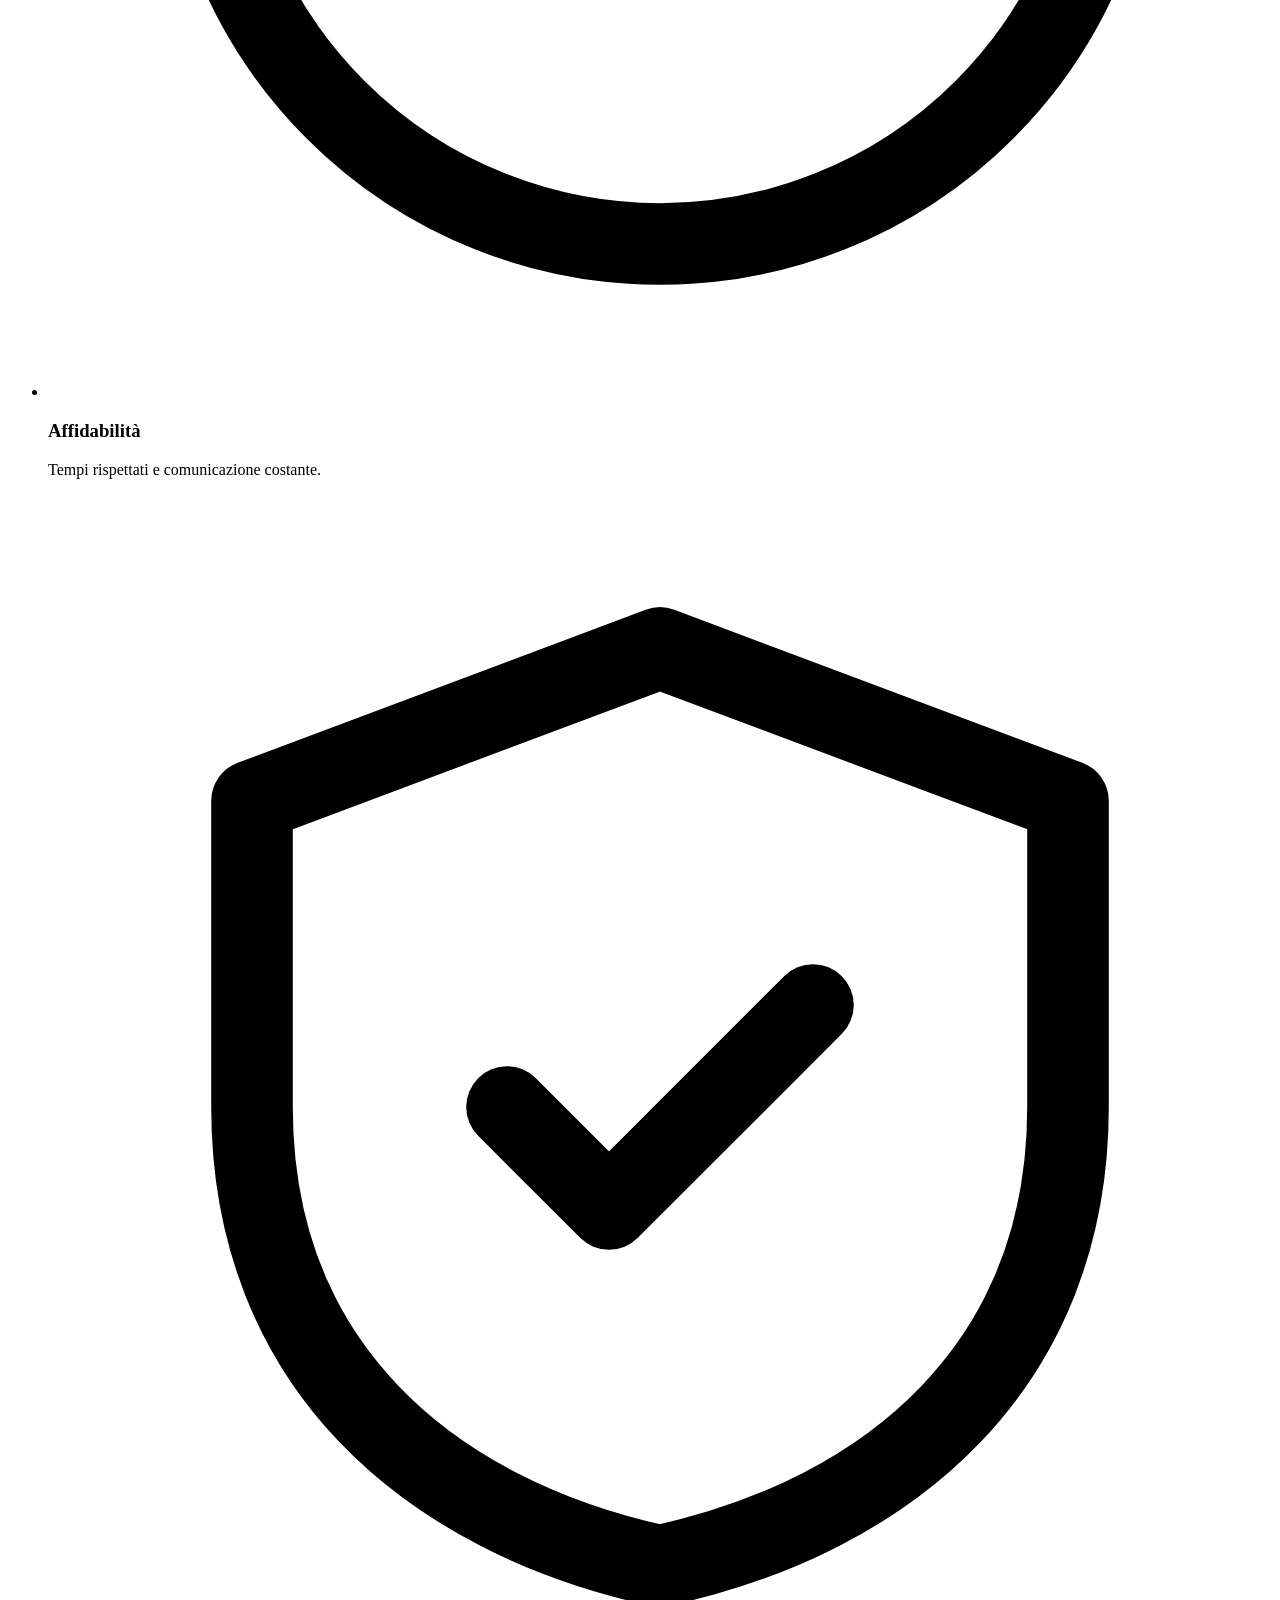
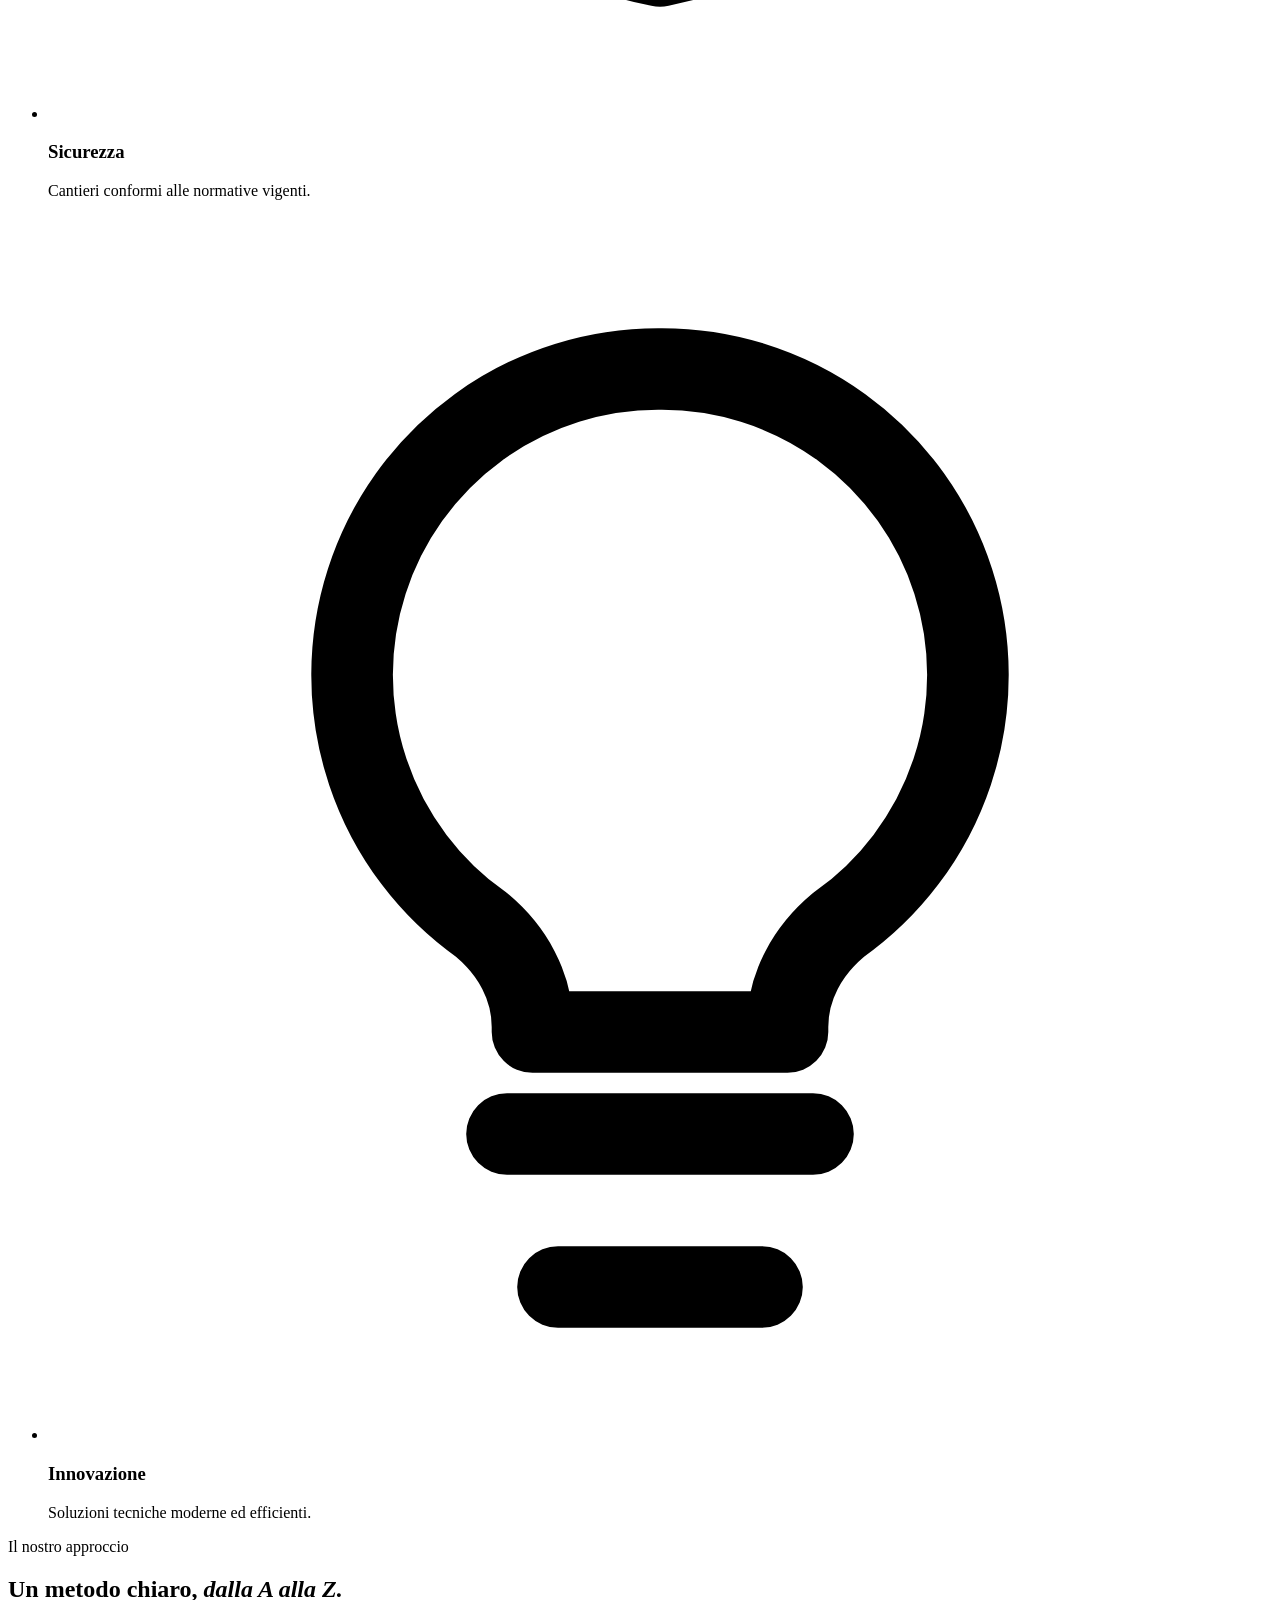
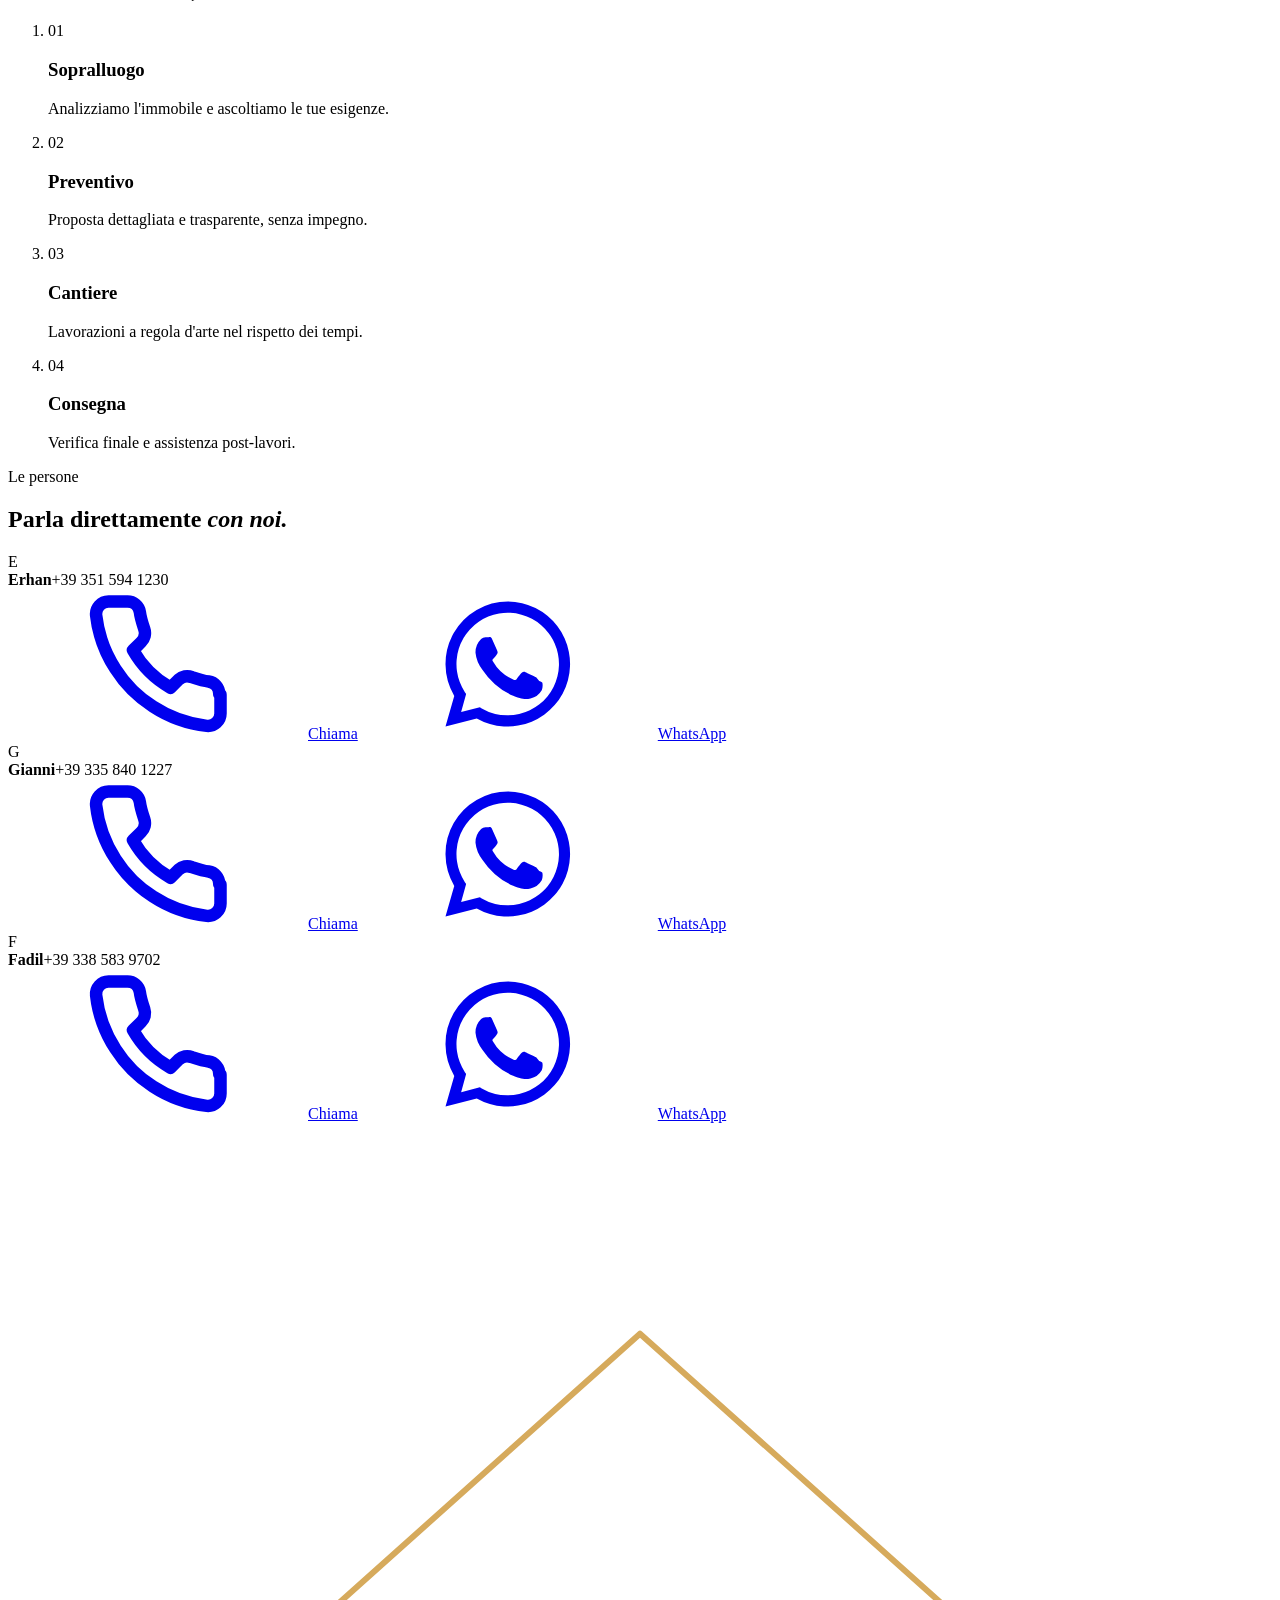
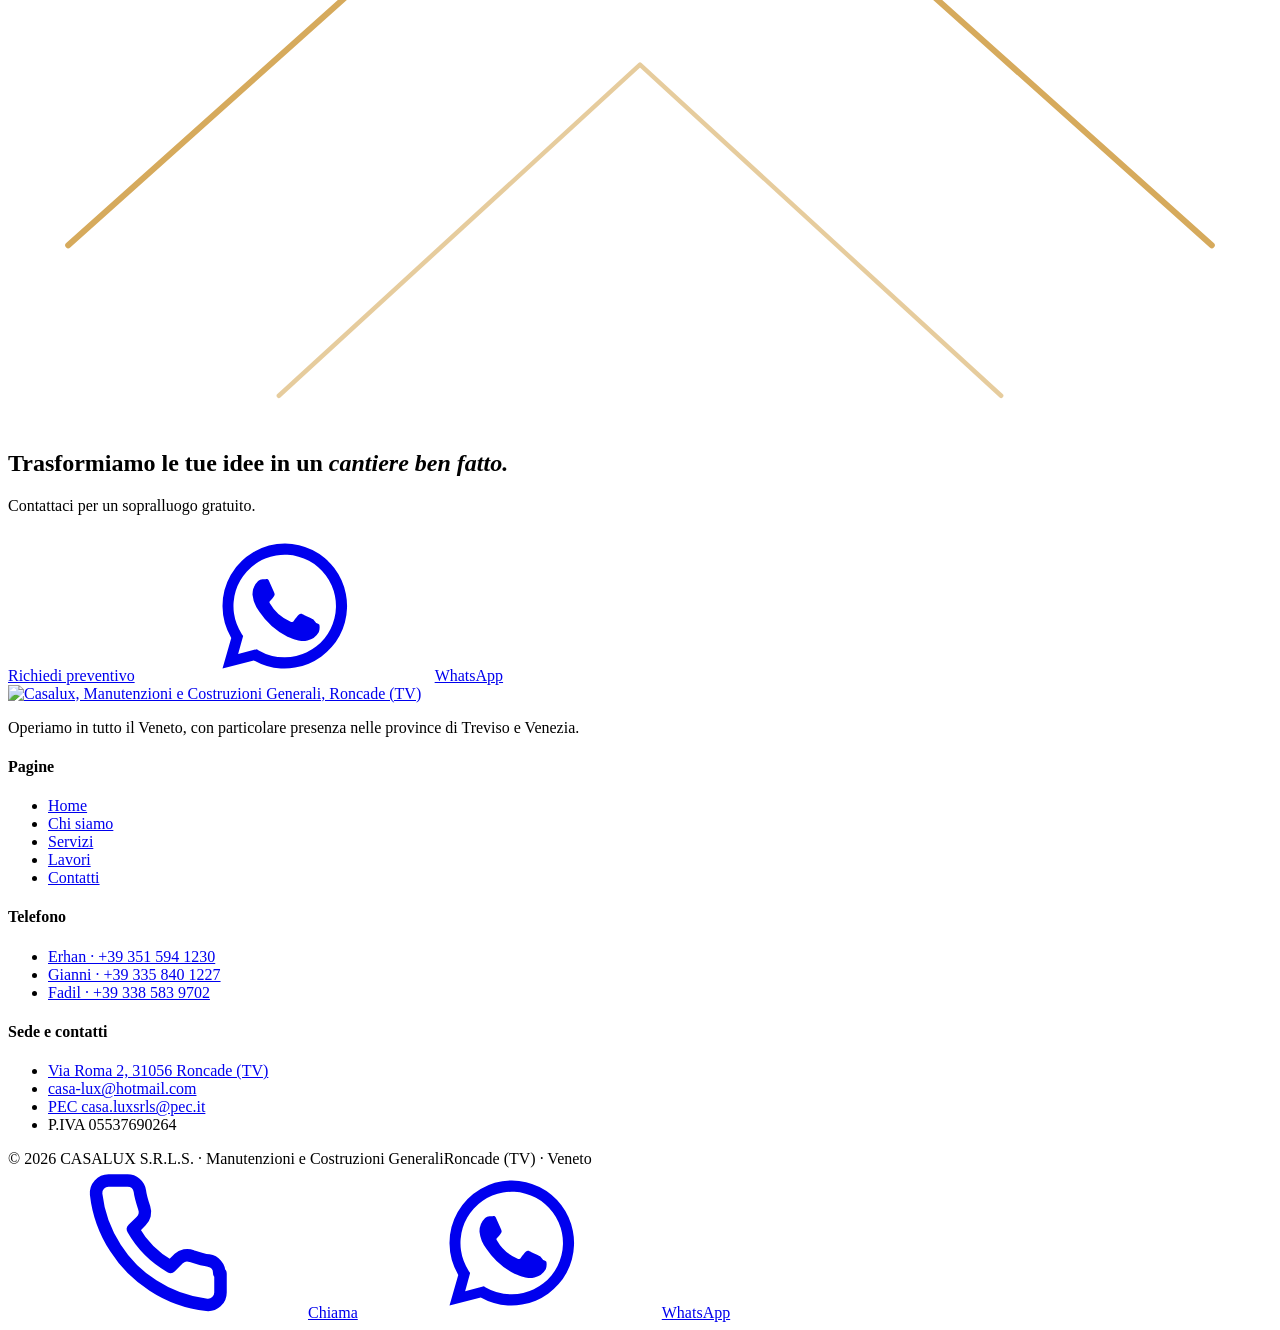
==== commit 4e62758c: "Add files via upload" ====
--- a/chi-siamo.html
+++ b/chi-siamo.html
@@ -1,158 +1,159 @@
-<!DOCTYPE html>
+<!doctype html>
 <html lang="it">
 <head>
-<meta charset="UTF-8">
-<meta name="viewport" content="width=device-width, initial-scale=1.0">
-<title>Chi Siamo — Casalux S.r.l.s. | Impresa Edile a Roncade (TV)</title>
-<meta name="description" content="Scopri Casalux S.r.l.s.: impresa edile di Roncade (Treviso) specializzata in manutenzioni e costruzioni generali. Qualità, affidabilità, sicurezza e innovazione in ogni progetto.">
-<meta name="robots" content="index, follow">
-<meta name="theme-color" content="#082a44">
-<link rel="canonical" href="https://www.casalux.it/chi-siamo.html">
+<meta charset="utf-8">
+<meta name="viewport" content="width=device-width, initial-scale=1, viewport-fit=cover">
+<title>Chi siamo · Casalux S.r.l.s., impresa edile a Roncade (TV)</title>
+<meta name="description" content="Casalux S.r.l.s.: oltre 15 anni di esperienza al servizio del territorio veneto. Qualità, affidabilità, sicurezza e innovazione, dal sopralluogo alla consegna.">
+<meta name="theme-color" content="#11161c">
+<link rel="canonical" href="https://casalux.github.io/casaluxsrls/chi-siamo.html">
+<link rel="icon" href="img/favicon-32.png" sizes="32x32" type="image/png">
+<link rel="icon" href="img/favicon-512.png" sizes="512x512" type="image/png">
+<link rel="apple-touch-icon" href="img/apple-touch-icon.png">
 <meta property="og:type" content="website">
-<meta property="og:title" content="Chi Siamo — Casalux S.r.l.s.">
-<meta property="og:description" content="Impresa edile di Roncade (TV): qualità, affidabilità e innovazione dalla progettazione alla consegna.">
-<meta property="og:image" content="https://www.casalux.it/img/og-image.jpg">
-<meta property="og:url" content="https://www.casalux.it/chi-siamo.html">
-
-<link rel="icon" href="img/favicon.ico" sizes="any">
-<link rel="icon" type="image/png" href="img/favicon-32.png">
-<link rel="apple-touch-icon" href="img/favicon-180.png">
+<meta property="og:locale" content="it_IT">
+<meta property="og:site_name" content="Casalux S.r.l.s.">
+<meta property="og:url" content="https://casalux.github.io/casaluxsrls/chi-siamo.html">
+<meta property="og:title" content="Chi siamo · Casalux S.r.l.s., impresa edile a Roncade (TV)">
+<meta property="og:description" content="Casalux S.r.l.s.: oltre 15 anni di esperienza al servizio del territorio veneto. Qualità, affidabilità, sicurezza e innovazione, dal sopralluogo alla consegna.">
+<meta property="og:image" content="https://casalux.github.io/casaluxsrls/media/og-image.jpg">
+<meta property="og:image:width" content="1200">
+<meta property="og:image:height" content="630">
+<meta name="twitter:card" content="summary_large_image">
+<meta name="twitter:image" content="https://casalux.github.io/casaluxsrls/media/og-image.jpg">
+<script type="application/ld+json">
+{
+ "@context": "https://schema.org",
+ "@type": "GeneralContractor",
+ "name": "Casalux S.r.l.s.",
+ "slogan": "Costruiamo il futuro, ristrutturiamo il valore",
+ "url": "https://casalux.github.io/casaluxsrls/",
+ "logo": "https://casalux.github.io/casaluxsrls/img/logo-full.png",
+ "image": "https://casalux.github.io/casaluxsrls/media/og-image.jpg",
+ "vatID": "IT05537690264",
+ "email": "casa-lux@hotmail.com",
+ "telephone": [
+  "+39 351 594 1230",
+  "+39 335 840 1227",
+  "+39 338 583 9702"
+ ],
+ "address": {
+  "@type": "PostalAddress",
+  "streetAddress": "Via Roma 2",
+  "addressLocality": "Roncade",
+  "postalCode": "31056",
+  "addressRegion": "TV",
+  "addressCountry": "IT"
+ },
+ "areaServed": [
+  "Veneto",
+  "Provincia di Treviso",
+  "Provincia di Venezia"
+ ]
+}
+</script>
 <link rel="preconnect" href="https://fonts.googleapis.com">
 <link rel="preconnect" href="https://fonts.gstatic.com" crossorigin>
-<link href="https://fonts.googleapis.com/css2?family=Prata&family=Inter:wght@300;400;500;600;700&display=swap" rel="stylesheet">
-<link rel="stylesheet" href="css/styles.css">
+<link rel="preload" as="image" href="media/header.jpg" media="(min-width: 700px)">
+<link rel="preload" as="image" href="media/header-720.jpg" media="(max-width: 699px)">
+<link href="https://fonts.googleapis.com/css2?family=Jost:wght@300;400;500;600&amp;family=Fraunces:ital,opsz,wght@1,9..144,300;1,9..144,400&amp;display=swap" rel="stylesheet">
+<link rel="stylesheet" href="css/style.css">
 </head>
 <body>
-
-<header class="header" id="header">
-  <div class="container header-inner">
-    <a href="index.html" class="brand" aria-label="Casalux — Home"><img class="logo-chiaro" src="img/logo-bianco.png" alt="Casalux — Manutenzioni e Costruzioni Generali"><img class="logo-scuro" src="img/logo.png" alt="Casalux — Manutenzioni e Costruzioni Generali"></a>
-    <nav class="nav" aria-label="Navigazione principale">
-      <ul class="nav-links">
-        <li><a href="index.html">Home</a></li>
-        <li><a href="chi-siamo.html" class="active">Chi Siamo</a></li>
-        <li><a href="servizi.html">Servizi</a></li>
-        <li><a href="lavori.html">Lavori</a></li>
-        <li><a href="contatti.html">Contatti</a></li>
-      </ul>
-      <a href="contatti.html" class="btn btn-gold nav-cta">Richiedi Preventivo</a>
-      <button class="burger" id="burger" aria-label="Apri menu" aria-expanded="false"><span></span><span></span><span></span></button>
-    </nav>
+<svg width="0" height="0" style="position:absolute" aria-hidden="true">
+  <symbol id="i-phone" viewBox="0 0 24 24"><path fill="none" stroke="currentColor" stroke-width="2" stroke-linecap="round" stroke-linejoin="round" d="M22 16.9v3a2 2 0 0 1-2.2 2 19.8 19.8 0 0 1-8.6-3.1 19.5 19.5 0 0 1-6-6A19.8 19.8 0 0 1 2.1 4.2 2 2 0 0 1 4.1 2h3a2 2 0 0 1 2 1.7c.1.9.4 1.8.7 2.7a2 2 0 0 1-.5 2.1L8 9.8a16 16 0 0 0 6 6l1.3-1.3a2 2 0 0 1 2.1-.4c.9.3 1.8.6 2.7.7a2 2 0 0 1 1.7 2z"/></symbol>
+  <symbol id="i-wa" viewBox="0 0 24 24"><path fill="currentColor" d="M12 2a10 10 0 0 0-8.6 15.1L2 22l5-1.3A10 10 0 1 0 12 2zm0 18.2a8.2 8.2 0 0 1-4.2-1.1l-.3-.2-3 .8.8-2.9-.2-.3A8.2 8.2 0 1 1 12 20.2zm4.5-6.1c-.2-.1-1.5-.7-1.7-.8s-.4-.1-.6.1-.7.8-.8 1-.3.2-.5.1a6.7 6.7 0 0 1-3.3-2.9c-.3-.4.2-.4.7-1.3.1-.2 0-.3 0-.4l-.8-1.8c-.2-.5-.4-.4-.6-.4h-.5a1 1 0 0 0-.7.3 3 3 0 0 0-.9 2.2 5.2 5.2 0 0 0 1.1 2.7 11.8 11.8 0 0 0 4.5 4c1.7.7 2.3.8 3.2.6a2.7 2.7 0 0 0 1.8-1.3 2.2 2.2 0 0 0 .1-1.2c0-.1-.2-.2-.5-.3z"/></symbol>
+  <symbol id="i-nav" viewBox="0 0 24 24"><path fill="none" stroke="currentColor" stroke-width="2" stroke-linecap="round" stroke-linejoin="round" d="M3 11 22 2l-9 19-2-8-8-2z"/></symbol>
+</svg>
+<a class="skip" href="#main">Vai al contenuto</a>
+<header class="nav" id="nav">
+  <div class="wrap bar">
+    <a class="brand" href="index.html" aria-label="Casalux, home"><img src="img/logo-bianco-wordmark.png" alt="Casalux" width="355" height="96"></a>
+    <nav aria-label="Principale"><ul><li><a href="index.html">Home</a></li><li><a href="chi-siamo.html" aria-current="page">Chi siamo</a></li><li><a href="servizi.html">Servizi</a></li><li><a href="lavori.html">Lavori</a></li><li><a href="contatti.html">Contatti</a></li></ul></nav>
+    <div class="right">
+      <a class="btn btn-gold" href="contatti.html"><svg aria-hidden="true"><use href="#i-phone"/></svg>Richiedi preventivo</a>
+      <button class="burger" id="burger" type="button" aria-label="Apri il menu" aria-expanded="false" aria-controls="menu"><span></span></button>
+    </div>
+  </div>
+  <div class="menu" id="menu">
+    <a class="item" href="index.html">Home<small>01</small></a><a class="item" href="chi-siamo.html" aria-current="page">Chi siamo<small>02</small></a><a class="item" href="servizi.html">Servizi<small>03</small></a><a class="item" href="lavori.html">Lavori<small>04</small></a><a class="item" href="contatti.html">Contatti<small>05</small></a>
+    <div class="cta">
+      <a class="btn btn-gold" href="tel:+393515941230"><svg aria-hidden="true"><use href="#i-phone"/></svg>Chiama Erhan · 351 594 1230</a>
+      <a class="btn btn-wa" href="https://wa.me/393515941230" target="_blank" rel="noopener"><svg aria-hidden="true"><use href="#i-wa"/></svg>Scrivi su WhatsApp</a>
+    </div>
   </div>
 </header>
-
-<section class="page-banner" style="--bg:url('https://images.unsplash.com/photo-1504307651254-35680f356dfd?auto=format&fit=crop&w=2000&q=80')">
-  <div class="container page-banner-inner">
-    <span class="eyebrow">Chi Siamo</span>
-    <h1>La nostra impresa</h1>
-    <nav class="breadcrumb"><a href="index.html">Home</a> / <span>Chi Siamo</span></nav>
+<main id="main"><section class="phead" aria-label="Chi siamo">
+  <div class="layer bg" data-depth="0.3"><picture><source srcset="media/header-720.jpg" media="(max-width: 699px)"><img src="media/header.jpg" alt="" width="1920" height="900" fetchpriority="high"></picture></div>
+  <div class="layer gridlayer" data-depth="0.15" aria-hidden="true"></div>
+  <div class="layer shade" aria-hidden="true"></div>
+  <div class="ghost" data-depth="0.22" aria-hidden="true">IMPRESA</div>
+  <div class="wrap content" data-depth="-0.1">
+    <p class="crumb rv"><a href="index.html">Home</a> / Chi siamo</p>
+    <h1 class="rv d1">La nostra <em class="serif">impresa.</em></h1>
+    <p class="sub rv d2">Esperienza e cura del dettaglio in ogni progetto.</p>
   </div>
 </section>
 
-<section class="section">
-  <div class="container about-grid">
-    <div class="about-media reveal">
-      <img src="https://images.unsplash.com/photo-1581094794329-c8112a89af12?auto=format&fit=crop&w=900&q=80" alt="Team Casalux al lavoro in cantiere">
-      <div class="about-badge"><strong>15+</strong><span>anni di esperienza al servizio del territorio veneto</span></div>
+<section class="sec bg-fade clip">
+  <svg class="chev draw" data-depth="-0.12" viewBox="0 0 620 420" fill="none" aria-hidden="true"><path d="M40 330 310 90l270 240" stroke="#d6aa5c" stroke-width="2" stroke-linecap="round" stroke-linejoin="round" opacity=".5" style="--len:760"/><path d="M130 390 310 230l180 160" stroke="#d6aa5c" stroke-width="1.5" stroke-linecap="round" stroke-linejoin="round" opacity=".28" style="--len:520"/></svg>
+  <div class="wrap split">
+    <div>
+      <div class="bignum rv"><b>15+</b><span>anni di esperienza al servizio del territorio veneto</span></div>
+      <p class="eyebrow rv d1">La nostra storia</p>
+      <h2 class="rv d1">Servizi edili <em class="serif">affidabili, moderni</em> e di alta qualità.</h2>
+      <p class="lead rv d2">Casalux S.r.l.s. nasce con l'obiettivo di offrire servizi edili affidabili, moderni e di alta qualità. Seguiamo ogni progetto dalla progettazione alla consegna, garantendo professionalità, precisione e rispetto dei tempi.</p>
+      <p class="lead rv d3" style="margin-top:1em">Avrai sempre un referente Casalux che coordina tutte le maestranze, dalla progettazione alla consegna finale.</p>
     </div>
-    <div class="about-text reveal d1">
-      <span class="eyebrow">La nostra storia</span>
-      <h2>Esperienza e cura del dettaglio in ogni progetto</h2>
-      <p>Casalux S.r.l.s. nasce con l'obiettivo di offrire servizi edili affidabili, moderni e di alta qualità. Seguiamo ogni progetto dalla progettazione alla consegna, garantendo professionalità, precisione e rispetto dei tempi.</p>
-      <div class="values">
-        <div class="value">
-          <span class="value-ic"><svg viewBox="0 0 24 24" fill="none" stroke-width="1.8" stroke-linecap="round" stroke-linejoin="round"><polygon points="12 2 15.09 8.26 22 9.27 17 14.14 18.18 21.02 12 17.77 5.82 21.02 7 14.14 2 9.27 8.91 8.26 12 2"/></svg></span>
-          <div><h4>Qualità</h4><p>Materiali certificati e lavorazioni a regola d'arte.</p></div>
-        </div>
-        <div class="value">
-          <span class="value-ic"><svg viewBox="0 0 24 24" fill="none" stroke-width="1.8" stroke-linecap="round" stroke-linejoin="round"><path d="M9 12l2 2 4-4"/><path d="M21 12c0 5-3.5 7.5-8.5 9C7.5 19.5 4 17 4 12V6l8-3 8 3v6z"/></svg></span>
-          <div><h4>Affidabilità</h4><p>Tempi rispettati e comunicazione costante.</p></div>
-        </div>
-        <div class="value">
-          <span class="value-ic"><svg viewBox="0 0 24 24" fill="none" stroke-width="1.8" stroke-linecap="round" stroke-linejoin="round"><path d="M12 22s8-4 8-10V5l-8-3-8 3v7c0 6 8 10 8 10z"/></svg></span>
-          <div><h4>Sicurezza</h4><p>Cantieri conformi alle normative vigenti.</p></div>
-        </div>
-        <div class="value">
-          <span class="value-ic"><svg viewBox="0 0 24 24" fill="none" stroke-width="1.8" stroke-linecap="round" stroke-linejoin="round"><path d="M9 18h6"/><path d="M10 22h4"/><path d="M12 2a7 7 0 0 0-4 12.7c.6.5 1 1.3 1 2.3h6c0-1 .4-1.8 1-2.3A7 7 0 0 0 12 2z"/></svg></span>
-          <div><h4>Innovazione</h4><p>Soluzioni tecniche moderne ed efficienti.</p></div>
-        </div>
-      </div>
-    </div>
+    <div><p class="eyebrow rv" style="margin-bottom:20px">I nostri valori</p><ul class="values"><li class="rv"><svg viewBox="0 0 24 24" fill="none" stroke="currentColor" stroke-width="1.6" stroke-linecap="round" stroke-linejoin="round" aria-hidden="true"><path d="m12 3 2.6 5.3 5.8.8-4.2 4.1 1 5.8L12 16.3 6.8 19l1-5.8-4.2-4.1 5.8-.8z"/></svg><h3>Qualità</h3><p>Materiali certificati e lavorazioni a regola d'arte.</p></li><li class="rv d1"><svg viewBox="0 0 24 24" fill="none" stroke="currentColor" stroke-width="1.6" stroke-linecap="round" stroke-linejoin="round" aria-hidden="true"><circle cx="12" cy="12" r="9"/><path d="M12 7v5l3 2"/></svg><h3>Affidabilità</h3><p>Tempi rispettati e comunicazione costante.</p></li><li class="rv d2"><svg viewBox="0 0 24 24" fill="none" stroke="currentColor" stroke-width="1.6" stroke-linecap="round" stroke-linejoin="round" aria-hidden="true"><path d="M12 3 4 6v6c0 5 3.4 8 8 9 4.6-1 8-4 8-9V6z"/><path d="m9 12 2 2 4-4"/></svg><h3>Sicurezza</h3><p>Cantieri conformi alle normative vigenti.</p></li><li class="rv d2"><svg viewBox="0 0 24 24" fill="none" stroke="currentColor" stroke-width="1.6" stroke-linecap="round" stroke-linejoin="round" aria-hidden="true"><path d="M9 18h6M10 21h4M12 3a6 6 0 0 0-3.5 10.9c.6.5 1 1.2 1 2V16h5v-.1c0-.8.4-1.5 1-2A6 6 0 0 0 12 3z"/></svg><h3>Innovazione</h3><p>Soluzioni tecniche moderne ed efficienti.</p></li></ul></div>
+  </div>
+</section>
+<section class="sec bg-slate">
+  <div class="wrap">
+    <p class="eyebrow rv">Il nostro approccio</p>
+    <h2 class="rv d1">Un metodo chiaro, <em class="serif">dalla A alla Z.</em></h2>
+    <ol class="process"><li class="rv"><span class="k">01</span><h3>Sopralluogo</h3><p>Analizziamo l'immobile e ascoltiamo le tue esigenze.</p></li><li class="rv d1"><span class="k">02</span><h3>Preventivo</h3><p>Proposta dettagliata e trasparente, senza impegno.</p></li><li class="rv d2"><span class="k">03</span><h3>Cantiere</h3><p>Lavorazioni a regola d'arte nel rispetto dei tempi.</p></li><li class="rv d3"><span class="k">04</span><h3>Consegna</h3><p>Verifica finale e assistenza post-lavori.</p></li></ol>
+  </div>
+</section>
+<section class="sec tight bg-fade-r">
+  <div class="wrap">
+    <p class="eyebrow rv">Le persone</p>
+    <h2 class="rv d1">Parla direttamente <em class="serif">con noi.</em></h2>
+    <div class="people"><div class="person rv"><div class="who"><span class="av" aria-hidden="true">E</span><div><b>Erhan</b><span>+39 351 594 1230</span></div></div>
+  <div class="row"><a class="btn btn-gold" href="tel:+393515941230" aria-label="Chiama Erhan"><svg aria-hidden="true"><use href="#i-phone"/></svg>Chiama</a><a class="btn btn-wa" href="https://wa.me/393515941230" target="_blank" rel="noopener" aria-label="Scrivi a Erhan su WhatsApp"><svg aria-hidden="true"><use href="#i-wa"/></svg>WhatsApp</a></div></div><div class="person rv d1"><div class="who"><span class="av" aria-hidden="true">G</span><div><b>Gianni</b><span>+39 335 840 1227</span></div></div>
+  <div class="row"><a class="btn btn-gold" href="tel:+393358401227" aria-label="Chiama Gianni"><svg aria-hidden="true"><use href="#i-phone"/></svg>Chiama</a><a class="btn btn-wa" href="https://wa.me/393358401227" target="_blank" rel="noopener" aria-label="Scrivi a Gianni su WhatsApp"><svg aria-hidden="true"><use href="#i-wa"/></svg>WhatsApp</a></div></div><div class="person rv d2"><div class="who"><span class="av" aria-hidden="true">F</span><div><b>Fadil</b><span>+39 338 583 9702</span></div></div>
+  <div class="row"><a class="btn btn-gold" href="tel:+393385839702" aria-label="Chiama Fadil"><svg aria-hidden="true"><use href="#i-phone"/></svg>Chiama</a><a class="btn btn-wa" href="https://wa.me/393385839702" target="_blank" rel="noopener" aria-label="Scrivi a Fadil su WhatsApp"><svg aria-hidden="true"><use href="#i-wa"/></svg>WhatsApp</a></div></div></div>
+  </div>
+</section>
+<section class="cta-band">
+  <svg class="chev2" data-depth="-0.15" viewBox="0 0 420 300" fill="none" aria-hidden="true"><path d="M20 240 210 70l190 170" stroke="#d6aa5c" stroke-width="2" stroke-linecap="round" stroke-linejoin="round"/><path d="M90 290 210 180l120 110" stroke="#d6aa5c" stroke-width="1.5" stroke-linecap="round" stroke-linejoin="round" opacity=".6"/></svg>
+  <div class="wrap">
+    <div class="rv"><h2>Trasformiamo le tue idee in un <em class="serif">cantiere ben fatto.</em></h2><p>Contattaci per un sopralluogo gratuito.</p></div>
+    <div class="actions rv d1" style="margin-top:0"><a class="btn btn-gold" href="contatti.html">Richiedi preventivo</a><a class="btn btn-wa" href="https://wa.me/393515941230" target="_blank" rel="noopener"><svg aria-hidden="true"><use href="#i-wa"/></svg>WhatsApp</a></div>
   </div>
 </section>
 
-<section class="section why">
-  <div class="container">
-    <div class="section-head center reveal">
-      <span class="eyebrow">Il nostro approccio</span>
-      <h2>Un metodo chiaro, dalla A alla Z</h2>
-      <p>Ti accompagniamo in ogni fase con un unico referente, senza sorprese.</p>
+</main>
+<footer>
+  <div class="wrap">
+    <div class="fgrid">
+      <div><a class="logo" href="index.html" aria-label="Casalux, home"><img src="img/logo-bianco-full.png" alt="Casalux, Manutenzioni e Costruzioni Generali, Roncade (TV)" width="528" height="200" loading="lazy"></a>
+        <p class="area">Operiamo in tutto il Veneto, con particolare presenza nelle province di Treviso e Venezia.</p></div>
+      <div><h4>Pagine</h4><ul><li><a href="index.html">Home</a></li><li><a href="chi-siamo.html">Chi siamo</a></li><li><a href="servizi.html">Servizi</a></li><li><a href="lavori.html">Lavori</a></li><li><a href="contatti.html">Contatti</a></li></ul></div>
+      <div><h4>Telefono</h4><ul><li><a href="tel:+393515941230">Erhan · +39 351 594 1230</a></li><li><a href="tel:+393358401227">Gianni · +39 335 840 1227</a></li><li><a href="tel:+393385839702">Fadil · +39 338 583 9702</a></li></ul></div>
+      <div><h4>Sede e contatti</h4><ul>
+        <li><a href="https://www.google.com/maps/dir/?api=1&amp;destination=Via%20Roma%202%2C%2031056%20Roncade%20TV%2C%20Italia" target="_blank" rel="noopener">Via Roma 2, 31056 Roncade (TV)</a></li>
+        <li><a href="mailto:casa-lux@hotmail.com">casa-lux@hotmail.com</a></li>
+        <li><a href="mailto:casa.luxsrls@pec.it">PEC casa.luxsrls@pec.it</a></li>
+        <li>P.IVA 05537690264</li></ul></div>
     </div>
-    <div class="process-grid">
-      <div class="step reveal"><div class="step-n">01</div><h3>Sopralluogo</h3><p>Analisi dell'immobile e ascolto delle tue esigenze.</p></div>
-      <div class="step reveal d1"><div class="step-n">02</div><h3>Preventivo</h3><p>Proposta dettagliata e trasparente, senza impegno.</p></div>
-      <div class="step reveal d2"><div class="step-n">03</div><h3>Cantiere</h3><p>Lavorazioni a regola d'arte nel rispetto dei tempi.</p></div>
-      <div class="step reveal d3"><div class="step-n">04</div><h3>Consegna</h3><p>Verifica finale e assistenza post-lavori.</p></div>
-    </div>
+    <div class="fine"><span>© 2026 CASALUX S.R.L.S. · Manutenzioni e Costruzioni Generali</span><span>Roncade (TV) · Veneto</span></div>
   </div>
-</section>
-
-<section class="cta-band">
-  <div class="container cta-band-inner reveal">
-    <h2>Lavoriamo insieme al tuo prossimo progetto</h2>
-    <p>Contattaci per un sopralluogo gratuito: trasformiamo le tue idee in un cantiere ben fatto.</p>
-    <a href="contatti.html" class="btn btn-gold">Contattaci
-      <svg viewBox="0 0 24 24" fill="none" stroke="currentColor" stroke-width="2" stroke-linecap="round" stroke-linejoin="round"><line x1="5" y1="12" x2="19" y2="12"/><polyline points="12 5 19 12 12 19"/></svg></a>
-  </div>
-</section>
-
-
-<div aria-hidden="true" class="popup-overlay" id="whatsappPopup">
-  <div aria-labelledby="whatsappTitle" aria-modal="true" class="popup-box" role="dialog">
-    <div class="popup-header">
-      <h2 id="whatsappTitle">Scegli a chi scrivere</h2>
-      <button aria-label="Chiudi" class="popup-close" onclick="closeWhatsappPopup()">&times;</button>
-    </div>
-    <a class="call-option" href="https://wa.me/393515941230?text=Salve%2C%20vorrei%20un%20preventivo%20Casalux" rel="noopener" target="_blank">
-      <div>
-      <strong>
-       Erhan
-      </strong>
-      <p>
-       +39 351 594 1230
-      </p>
-     </div>
-      <span class="call-icon">💬</span>
-    </a>
-    <a class="call-option" href="https://wa.me/393358401227?text=Salve%2C%20vorrei%20un%20preventivo%20Casalux" rel="noopener" target="_blank">
-      <div>
-      <strong>
-       Gianni
-      </strong>
-      <p>
-       +39 335 840 1227
-      </p>
-     </div>
-      <span class="call-icon">💬</span>
-    </a>
-    <a class="call-option" href="https://wa.me/393385839702?text=Salve%2C%20vorrei%20un%20preventivo%20Casalux" rel="noopener" target="_blank">
-      <div>
-      <strong>
-       Fadil
-      </strong>
-      <p>
-       +39 338 583 9702
-      </p>
-     </div>
-      <span class="call-icon">💬</span>
-    </a>
-  </div>
+</footer>
+<div class="callbar" id="callbar">
+  <a class="btn btn-gold" href="tel:+393515941230"><svg aria-hidden="true"><use href="#i-phone"/></svg>Chiama</a>
+  <a class="btn btn-wa" href="https://wa.me/393515941230" target="_blank" rel="noopener"><svg aria-hidden="true"><use href="#i-wa"/></svg>WhatsApp</a>
 </div>
-
-<button class="wa-float" type="button" onclick="openWhatsappPopup()" aria-label="Scrivici su WhatsApp">
-  <svg viewBox="0 0 24 24"><path d="M.05 24l1.7-6.2A11.9 11.9 0 1 1 12 24a11.9 11.9 0 0 1-5.7-1.5L.05 24zM6.6 20.1l.4.2a9.9 9.9 0 0 0 5 1.4 9.9 9.9 0 1 0-8.4-4.6l.3.4-1 3.7 3.7-1.1zM17.5 14.3c-.1-.2-.5-.4-1-.6s-1.5-.7-1.7-.8-.4-.1-.6.1-.7.8-.8 1-.3.2-.5.1a8.1 8.1 0 0 1-2.4-1.5 9 9 0 0 1-1.7-2c-.2-.3 0-.5.1-.6l.4-.5.3-.5a.5.5 0 0 0 0-.5L8 5.8c-.2-.5-.4-.4-.6-.4h-.5a1 1 0 0 0-.7.3 3 3 0 0 0-1 2.3 5.3 5.3 0 0 0 1.1 2.8 12 12 0 0 0 4.6 4.1c.6.3 1.2.5 1.6.6a3.8 3.8 0 0 0 1.7.1c.5-.1 1.5-.6 1.8-1.2s.3-1.1.2-1.2z"/></svg>
-</button>
-
-<script src="js/main.js"></script>
+<script src="js/site.js" defer></script>
 </body>
 </html>
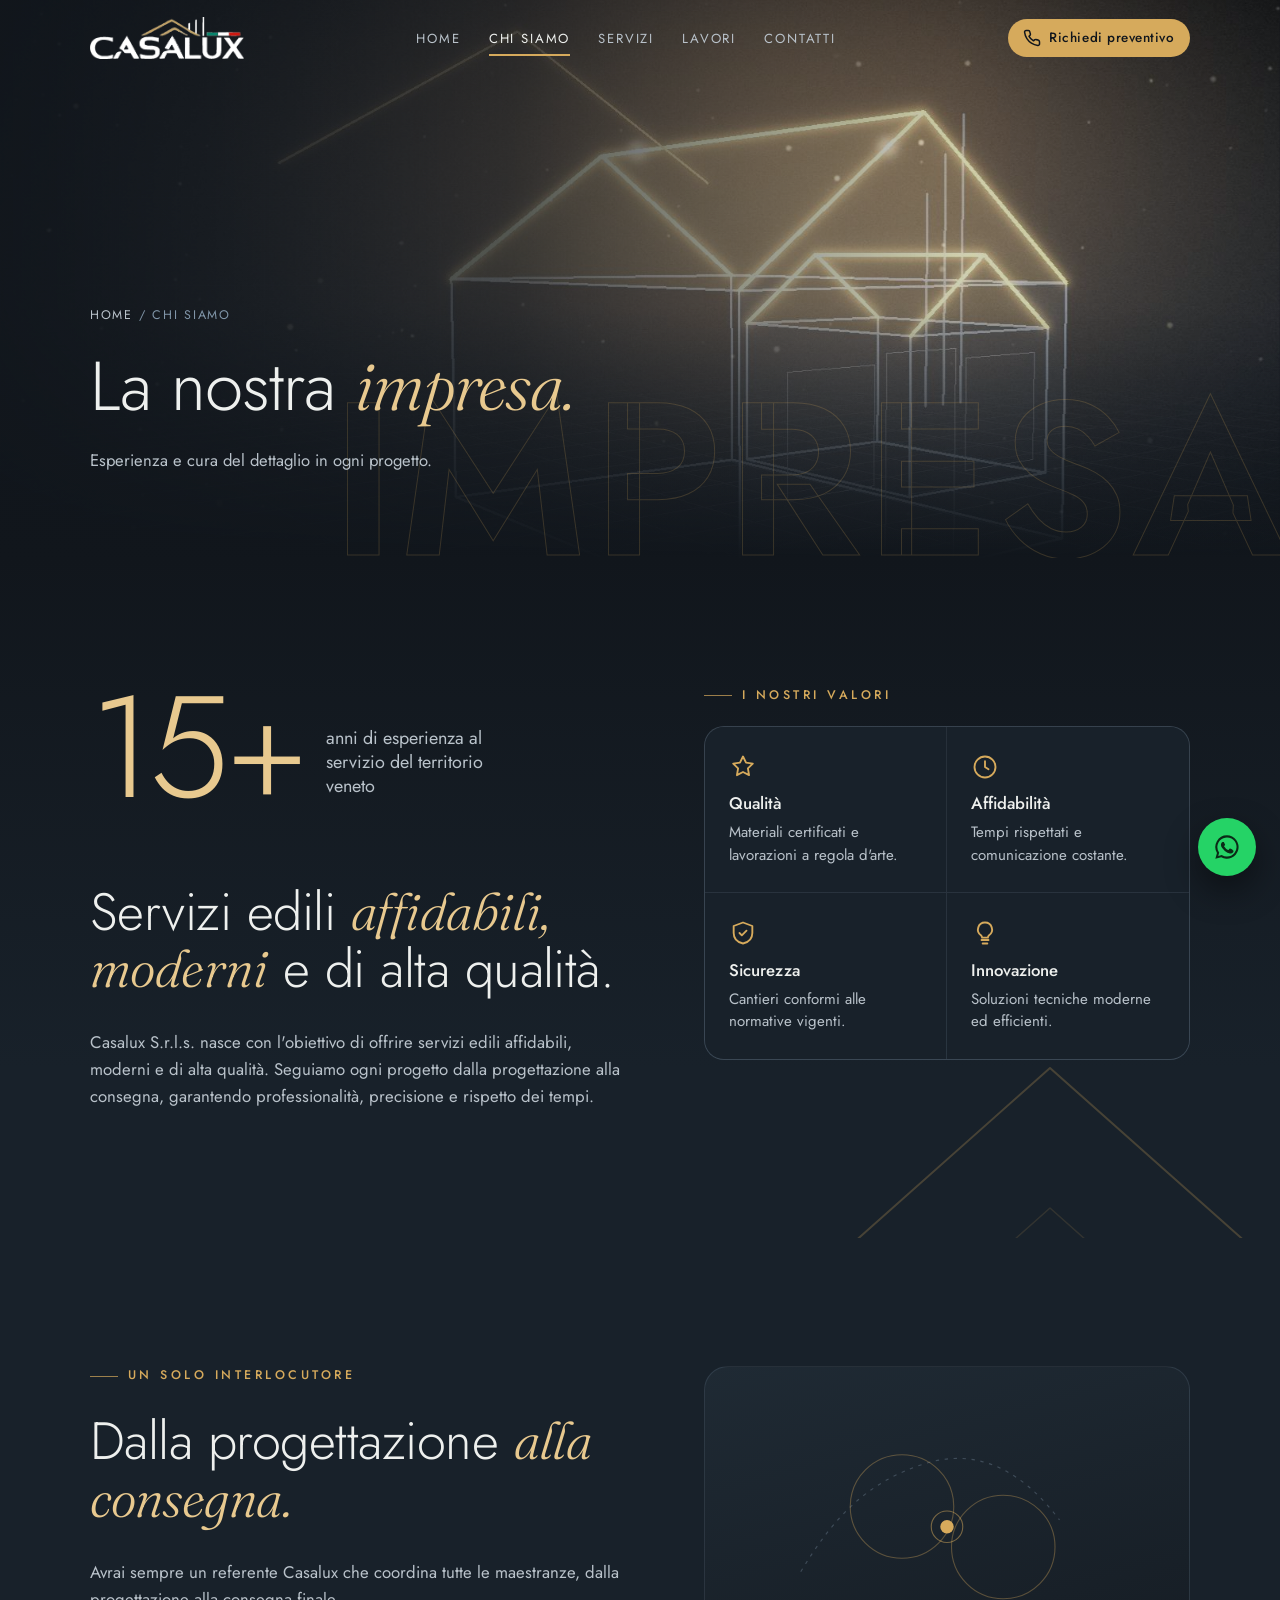
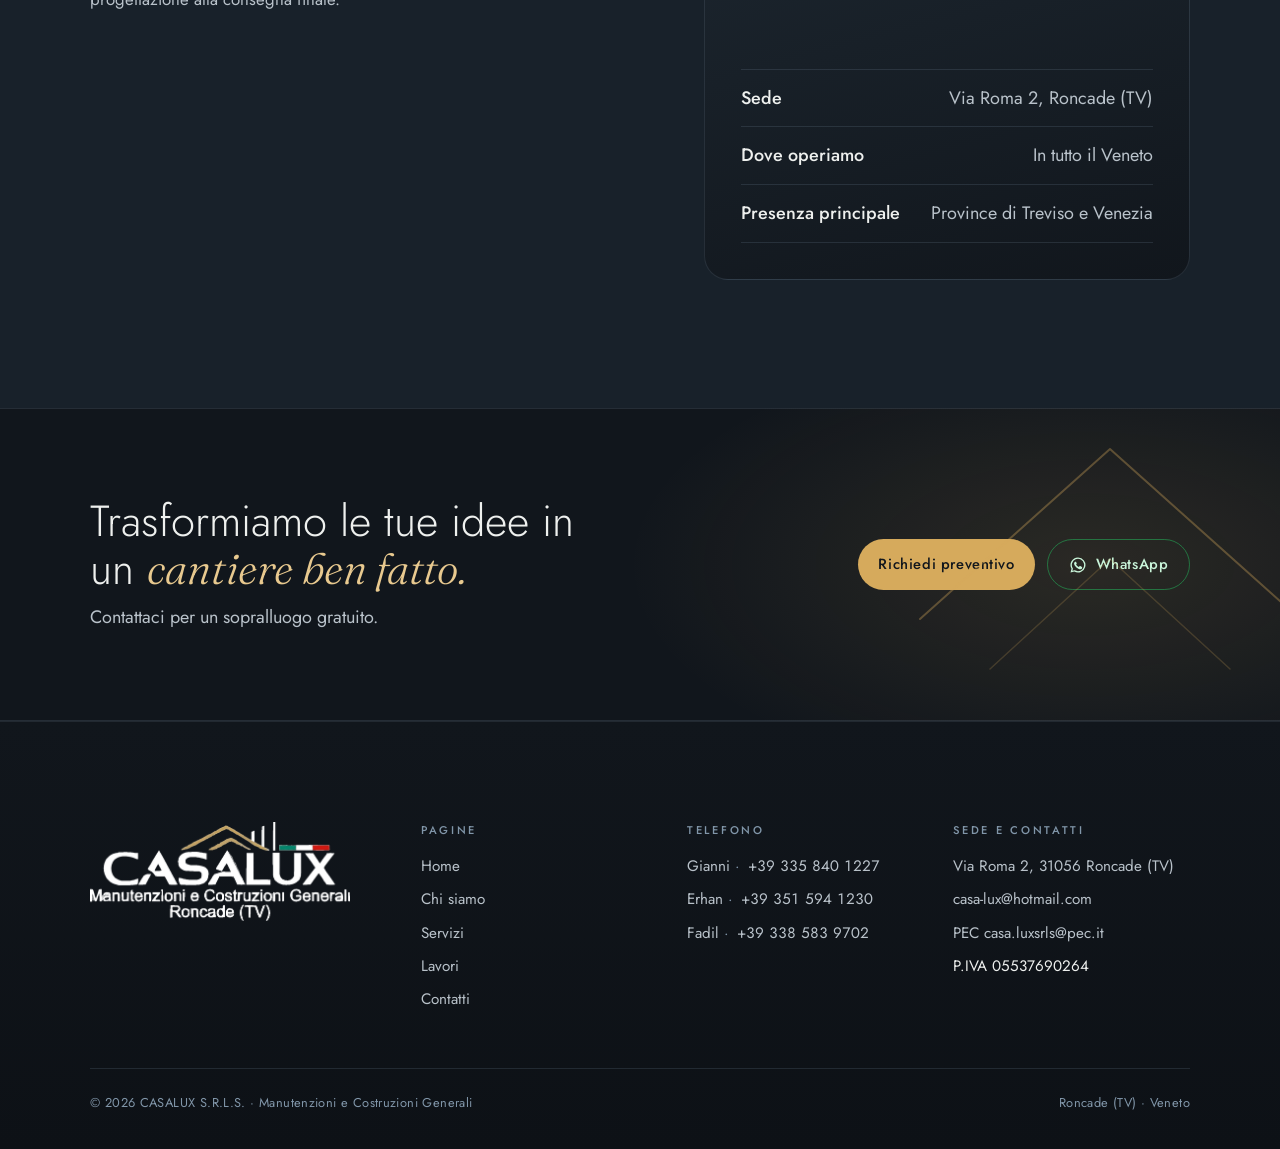
==== commit 94c03b29: "Nuovo sito Casalux: 5 pagine, video in apertura, pop-up WhatsApp Co-Authored-By: Claude Opus 5.5 <no" ====
--- a/chi-siamo.html
+++ b/chi-siamo.html
@@ -4,7 +4,7 @@
 <meta charset="utf-8">
 <meta name="viewport" content="width=device-width, initial-scale=1, viewport-fit=cover">
 <title>Chi siamo · Casalux S.r.l.s., impresa edile a Roncade (TV)</title>
-<meta name="description" content="Casalux S.r.l.s.: oltre 15 anni di esperienza al servizio del territorio veneto. Qualità, affidabilità, sicurezza e innovazione, dal sopralluogo alla consegna.">
+<meta name="description" content="Casalux S.r.l.s.: oltre 15 anni di esperienza al servizio del territorio veneto. Qualità, affidabilità, sicurezza e innovazione, con un unico referente.">
 <meta name="theme-color" content="#11161c">
 <link rel="canonical" href="https://casalux.github.io/casaluxsrls/chi-siamo.html">
 <link rel="icon" href="img/favicon-32.png" sizes="32x32" type="image/png">
@@ -15,7 +15,7 @@
 <meta property="og:site_name" content="Casalux S.r.l.s.">
 <meta property="og:url" content="https://casalux.github.io/casaluxsrls/chi-siamo.html">
 <meta property="og:title" content="Chi siamo · Casalux S.r.l.s., impresa edile a Roncade (TV)">
-<meta property="og:description" content="Casalux S.r.l.s.: oltre 15 anni di esperienza al servizio del territorio veneto. Qualità, affidabilità, sicurezza e innovazione, dal sopralluogo alla consegna.">
+<meta property="og:description" content="Casalux S.r.l.s.: oltre 15 anni di esperienza al servizio del territorio veneto. Qualità, affidabilità, sicurezza e innovazione, con un unico referente.">
 <meta property="og:image" content="https://casalux.github.io/casaluxsrls/media/og-image.jpg">
 <meta property="og:image:width" content="1200">
 <meta property="og:image:height" content="630">
@@ -33,8 +33,8 @@
  "vatID": "IT05537690264",
  "email": "casa-lux@hotmail.com",
  "telephone": [
+  "+39 335 840 1227",
   "+39 351 594 1230",
-  "+39 335 840 1227",
   "+39 338 583 9702"
  ],
  "address": {
@@ -71,15 +71,14 @@
     <a class="brand" href="index.html" aria-label="Casalux, home"><img src="img/logo-bianco-wordmark.png" alt="Casalux" width="355" height="96"></a>
     <nav aria-label="Principale"><ul><li><a href="index.html">Home</a></li><li><a href="chi-siamo.html" aria-current="page">Chi siamo</a></li><li><a href="servizi.html">Servizi</a></li><li><a href="lavori.html">Lavori</a></li><li><a href="contatti.html">Contatti</a></li></ul></nav>
     <div class="right">
-      <a class="btn btn-gold" href="contatti.html"><svg aria-hidden="true"><use href="#i-phone"/></svg>Richiedi preventivo</a>
+      <a class="btn btn-gold" href="contatti.html#preventivo"><svg aria-hidden="true"><use href="#i-phone"/></svg>Richiedi preventivo</a>
       <button class="burger" id="burger" type="button" aria-label="Apri il menu" aria-expanded="false" aria-controls="menu"><span></span></button>
     </div>
   </div>
   <div class="menu" id="menu">
     <a class="item" href="index.html">Home<small>01</small></a><a class="item" href="chi-siamo.html" aria-current="page">Chi siamo<small>02</small></a><a class="item" href="servizi.html">Servizi<small>03</small></a><a class="item" href="lavori.html">Lavori<small>04</small></a><a class="item" href="contatti.html">Contatti<small>05</small></a>
     <div class="cta">
-      <a class="btn btn-gold" href="tel:+393515941230"><svg aria-hidden="true"><use href="#i-phone"/></svg>Chiama Erhan · 351 594 1230</a>
-      <a class="btn btn-wa" href="https://wa.me/393515941230" target="_blank" rel="noopener"><svg aria-hidden="true"><use href="#i-wa"/></svg>Scrivi su WhatsApp</a>
+      <a class="btn btn-gold" href="contatti.html#preventivo">Richiedi preventivo</a>
     </div>
   </div>
 </header>
@@ -103,33 +102,34 @@
       <p class="eyebrow rv d1">La nostra storia</p>
       <h2 class="rv d1">Servizi edili <em class="serif">affidabili, moderni</em> e di alta qualità.</h2>
       <p class="lead rv d2">Casalux S.r.l.s. nasce con l'obiettivo di offrire servizi edili affidabili, moderni e di alta qualità. Seguiamo ogni progetto dalla progettazione alla consegna, garantendo professionalità, precisione e rispetto dei tempi.</p>
-      <p class="lead rv d3" style="margin-top:1em">Avrai sempre un referente Casalux che coordina tutte le maestranze, dalla progettazione alla consegna finale.</p>
     </div>
     <div><p class="eyebrow rv" style="margin-bottom:20px">I nostri valori</p><ul class="values"><li class="rv"><svg viewBox="0 0 24 24" fill="none" stroke="currentColor" stroke-width="1.6" stroke-linecap="round" stroke-linejoin="round" aria-hidden="true"><path d="m12 3 2.6 5.3 5.8.8-4.2 4.1 1 5.8L12 16.3 6.8 19l1-5.8-4.2-4.1 5.8-.8z"/></svg><h3>Qualità</h3><p>Materiali certificati e lavorazioni a regola d'arte.</p></li><li class="rv d1"><svg viewBox="0 0 24 24" fill="none" stroke="currentColor" stroke-width="1.6" stroke-linecap="round" stroke-linejoin="round" aria-hidden="true"><circle cx="12" cy="12" r="9"/><path d="M12 7v5l3 2"/></svg><h3>Affidabilità</h3><p>Tempi rispettati e comunicazione costante.</p></li><li class="rv d2"><svg viewBox="0 0 24 24" fill="none" stroke="currentColor" stroke-width="1.6" stroke-linecap="round" stroke-linejoin="round" aria-hidden="true"><path d="M12 3 4 6v6c0 5 3.4 8 8 9 4.6-1 8-4 8-9V6z"/><path d="m9 12 2 2 4-4"/></svg><h3>Sicurezza</h3><p>Cantieri conformi alle normative vigenti.</p></li><li class="rv d2"><svg viewBox="0 0 24 24" fill="none" stroke="currentColor" stroke-width="1.6" stroke-linecap="round" stroke-linejoin="round" aria-hidden="true"><path d="M9 18h6M10 21h4M12 3a6 6 0 0 0-3.5 10.9c.6.5 1 1.2 1 2V16h5v-.1c0-.8.4-1.5 1-2A6 6 0 0 0 12 3z"/></svg><h3>Innovazione</h3><p>Soluzioni tecniche moderne ed efficienti.</p></li></ul></div>
   </div>
 </section>
-<section class="sec bg-slate">
-  <div class="wrap">
-    <p class="eyebrow rv">Il nostro approccio</p>
-    <h2 class="rv d1">Un metodo chiaro, <em class="serif">dalla A alla Z.</em></h2>
-    <ol class="process"><li class="rv"><span class="k">01</span><h3>Sopralluogo</h3><p>Analizziamo l'immobile e ascoltiamo le tue esigenze.</p></li><li class="rv d1"><span class="k">02</span><h3>Preventivo</h3><p>Proposta dettagliata e trasparente, senza impegno.</p></li><li class="rv d2"><span class="k">03</span><h3>Cantiere</h3><p>Lavorazioni a regola d'arte nel rispetto dei tempi.</p></li><li class="rv d3"><span class="k">04</span><h3>Consegna</h3><p>Verifica finale e assistenza post-lavori.</p></li></ol>
-  </div>
-</section>
-<section class="sec tight bg-fade-r">
-  <div class="wrap">
-    <p class="eyebrow rv">Le persone</p>
-    <h2 class="rv d1">Parla direttamente <em class="serif">con noi.</em></h2>
-    <div class="people"><div class="person rv"><div class="who"><span class="av" aria-hidden="true">E</span><div><b>Erhan</b><span>+39 351 594 1230</span></div></div>
-  <div class="row"><a class="btn btn-gold" href="tel:+393515941230" aria-label="Chiama Erhan"><svg aria-hidden="true"><use href="#i-phone"/></svg>Chiama</a><a class="btn btn-wa" href="https://wa.me/393515941230" target="_blank" rel="noopener" aria-label="Scrivi a Erhan su WhatsApp"><svg aria-hidden="true"><use href="#i-wa"/></svg>WhatsApp</a></div></div><div class="person rv d1"><div class="who"><span class="av" aria-hidden="true">G</span><div><b>Gianni</b><span>+39 335 840 1227</span></div></div>
-  <div class="row"><a class="btn btn-gold" href="tel:+393358401227" aria-label="Chiama Gianni"><svg aria-hidden="true"><use href="#i-phone"/></svg>Chiama</a><a class="btn btn-wa" href="https://wa.me/393358401227" target="_blank" rel="noopener" aria-label="Scrivi a Gianni su WhatsApp"><svg aria-hidden="true"><use href="#i-wa"/></svg>WhatsApp</a></div></div><div class="person rv d2"><div class="who"><span class="av" aria-hidden="true">F</span><div><b>Fadil</b><span>+39 338 583 9702</span></div></div>
-  <div class="row"><a class="btn btn-gold" href="tel:+393385839702" aria-label="Chiama Fadil"><svg aria-hidden="true"><use href="#i-phone"/></svg>Chiama</a><a class="btn btn-wa" href="https://wa.me/393385839702" target="_blank" rel="noopener" aria-label="Scrivi a Fadil su WhatsApp"><svg aria-hidden="true"><use href="#i-wa"/></svg>WhatsApp</a></div></div></div>
+<section class="sec bg-slate clip">
+  <div class="wrap split">
+    <div>
+      <p class="eyebrow rv">Un solo interlocutore</p>
+      <h2 class="rv d1">Dalla progettazione <em class="serif">alla consegna.</em></h2>
+      <p class="lead rv d2">Avrai sempre un referente Casalux che coordina tutte le maestranze, dalla progettazione alla consegna finale.</p>
+    </div>
+    <div class="territory rv d1">
+      <svg viewBox="0 0 320 220" fill="none" aria-hidden="true"><path d="M30 150c30-50 60-80 110-96s90 10 120 50" stroke="#8196a9" stroke-opacity=".35" stroke-dasharray="3 5"/>
+        <circle cx="120" cy="92" r="46" stroke="#d6aa5c" stroke-opacity=".35"/><circle cx="210" cy="128" r="46" stroke="#d6aa5c" stroke-opacity=".35"/>
+        <circle cx="160" cy="110" r="6" fill="#d6aa5c"/><circle cx="160" cy="110" r="14" stroke="#d6aa5c" stroke-opacity=".5"/></svg>
+      <ul>
+        <li><b>Sede</b><span>Via Roma 2, Roncade (TV)</span></li>
+        <li><b>Dove operiamo</b><span>In tutto il Veneto</span></li>
+        <li><b>Presenza principale</b><span>Province di Treviso e Venezia</span></li>
+      </ul>
+    </div>
   </div>
 </section>
 <section class="cta-band">
   <svg class="chev2" data-depth="-0.15" viewBox="0 0 420 300" fill="none" aria-hidden="true"><path d="M20 240 210 70l190 170" stroke="#d6aa5c" stroke-width="2" stroke-linecap="round" stroke-linejoin="round"/><path d="M90 290 210 180l120 110" stroke="#d6aa5c" stroke-width="1.5" stroke-linecap="round" stroke-linejoin="round" opacity=".6"/></svg>
   <div class="wrap">
     <div class="rv"><h2>Trasformiamo le tue idee in un <em class="serif">cantiere ben fatto.</em></h2><p>Contattaci per un sopralluogo gratuito.</p></div>
-    <div class="actions rv d1" style="margin-top:0"><a class="btn btn-gold" href="contatti.html">Richiedi preventivo</a><a class="btn btn-wa" href="https://wa.me/393515941230" target="_blank" rel="noopener"><svg aria-hidden="true"><use href="#i-wa"/></svg>WhatsApp</a></div>
+    <div class="actions rv d1" style="margin-top:0"><a class="btn btn-gold" href="contatti.html#preventivo">Richiedi preventivo</a><button class="btn btn-wa" type="button" data-wa aria-haspopup="dialog"><svg aria-hidden="true"><use href="#i-wa"/></svg>WhatsApp</button></div>
   </div>
 </section>
 
@@ -137,23 +137,34 @@
 <footer>
   <div class="wrap">
     <div class="fgrid">
-      <div><a class="logo" href="index.html" aria-label="Casalux, home"><img src="img/logo-bianco-full.png" alt="Casalux, Manutenzioni e Costruzioni Generali, Roncade (TV)" width="528" height="200" loading="lazy"></a>
-        <p class="area">Operiamo in tutto il Veneto, con particolare presenza nelle province di Treviso e Venezia.</p></div>
-      <div><h4>Pagine</h4><ul><li><a href="index.html">Home</a></li><li><a href="chi-siamo.html">Chi siamo</a></li><li><a href="servizi.html">Servizi</a></li><li><a href="lavori.html">Lavori</a></li><li><a href="contatti.html">Contatti</a></li></ul></div>
-      <div><h4>Telefono</h4><ul><li><a href="tel:+393515941230">Erhan · +39 351 594 1230</a></li><li><a href="tel:+393358401227">Gianni · +39 335 840 1227</a></li><li><a href="tel:+393385839702">Fadil · +39 338 583 9702</a></li></ul></div>
-      <div><h4>Sede e contatti</h4><ul>
-        <li><a href="https://www.google.com/maps/dir/?api=1&amp;destination=Via%20Roma%202%2C%2031056%20Roncade%20TV%2C%20Italia" target="_blank" rel="noopener">Via Roma 2, 31056 Roncade (TV)</a></li>
-        <li><a href="mailto:casa-lux@hotmail.com">casa-lux@hotmail.com</a></li>
-        <li><a href="mailto:casa.luxsrls@pec.it">PEC casa.luxsrls@pec.it</a></li>
-        <li>P.IVA 05537690264</li></ul></div>
+      <div class="fbrand"><a class="logo" href="index.html" aria-label="Casalux, home"><img src="img/logo-bianco-full.png" alt="Casalux, Manutenzioni e Costruzioni Generali, Roncade (TV)" width="528" height="200" loading="lazy"></a></div>
+      <div class="fpages"><h4>Pagine</h4><ul><li><a href="index.html">Home</a></li><li><a href="chi-siamo.html">Chi siamo</a></li><li><a href="servizi.html">Servizi</a></li><li><a href="lavori.html">Lavori</a></li><li><a href="contatti.html">Contatti</a></li></ul></div>
+      <div class="fphones"><h4>Telefono</h4><ul><li><a class="row" href="tel:+393358401227"><span>Gianni</span><span class="num">+39 335 840 1227</span><span class="ic" aria-hidden="true"><svg aria-hidden="true"><use href="#i-phone"/></svg></span></a></li><li><a class="row" href="tel:+393515941230"><span>Erhan</span><span class="num">+39 351 594 1230</span><span class="ic" aria-hidden="true"><svg aria-hidden="true"><use href="#i-phone"/></svg></span></a></li><li><a class="row" href="tel:+393385839702"><span>Fadil</span><span class="num">+39 338 583 9702</span><span class="ic" aria-hidden="true"><svg aria-hidden="true"><use href="#i-phone"/></svg></span></a></li></ul></div>
+      <div class="fcontact"><h4>Sede e contatti</h4><ul>
+        <li><a class="row" href="https://www.google.com/maps/dir/?api=1&amp;destination=Via%20Roma%202%2C%2031056%20Roncade%20TV%2C%20Italia" target="_blank" rel="noopener"><span class="ic" aria-hidden="true"><svg aria-hidden="true"><use href="#i-nav"/></svg></span><span>Via Roma 2, 31056 Roncade (TV)</span></a></li>
+        <li><a class="row" href="mailto:casa-lux@hotmail.com"><span class="ic" aria-hidden="true"><svg aria-hidden="true" viewBox="0 0 24 24" fill="none" stroke="currentColor" stroke-width="1.8" stroke-linecap="round" stroke-linejoin="round"><rect x="3" y="5" width="18" height="14" rx="2"/><path d="m3 7 9 6 9-6"/></svg></span><span>casa-lux@hotmail.com</span></a></li>
+        <li><a class="row" href="mailto:casa.luxsrls@pec.it"><span class="ic" aria-hidden="true"><svg aria-hidden="true" viewBox="0 0 24 24" fill="none" stroke="currentColor" stroke-width="1.8" stroke-linecap="round" stroke-linejoin="round"><rect x="3" y="5" width="18" height="14" rx="2"/><path d="m3 7 9 6 9-6"/></svg></span><span>PEC casa.luxsrls@pec.it</span></a></li>
+        <li class="piva">P.IVA 05537690264</li></ul></div>
     </div>
-    <div class="fine"><span>© 2026 CASALUX S.R.L.S. · Manutenzioni e Costruzioni Generali</span><span>Roncade (TV) · Veneto</span></div>
+    <div class="fine"><span>© 2026 CASALUX S.R.L.S. · Manutenzioni e Costruzioni Generali</span><span class="piva-m">P.IVA 05537690264</span><span>Roncade (TV) · Veneto</span></div>
   </div>
 </footer>
-<div class="callbar" id="callbar">
-  <a class="btn btn-gold" href="tel:+393515941230"><svg aria-hidden="true"><use href="#i-phone"/></svg>Chiama</a>
-  <a class="btn btn-wa" href="https://wa.me/393515941230" target="_blank" rel="noopener"><svg aria-hidden="true"><use href="#i-wa"/></svg>WhatsApp</a>
-</div>
+<button class="wa-fab" type="button" data-wa aria-label="Scrivi su WhatsApp"><svg aria-hidden="true"><use href="#i-wa"/></svg></button>
+<dialog class="wa-dlg" id="waDialog" aria-labelledby="waTitle">
+  <div class="wa-box">
+    <button class="x" type="button" data-close aria-label="Chiudi">×</button>
+    <p class="eyebrow">WhatsApp</p>
+    <h2 id="waTitle">A chi vuoi scrivere?</h2>
+    <p class="hint">Scegli il referente: si apre la chat su WhatsApp.</p>
+    <ul><li><a class="wa-opt" href="https://wa.me/393358401227?text=Buongiorno%2C%20vi%20contatto%20dal%20sito%20Casalux%20per%20un%27informazione." target="_blank" rel="noopener">
+      <span class="av" aria-hidden="true">G</span><span class="who"><b>Gianni</b><small>+39 335 840 1227</small></span>
+      <svg aria-hidden="true"><use href="#i-wa"/></svg></a></li><li><a class="wa-opt" href="https://wa.me/393515941230?text=Buongiorno%2C%20vi%20contatto%20dal%20sito%20Casalux%20per%20un%27informazione." target="_blank" rel="noopener">
+      <span class="av" aria-hidden="true">E</span><span class="who"><b>Erhan</b><small>+39 351 594 1230</small></span>
+      <svg aria-hidden="true"><use href="#i-wa"/></svg></a></li><li><a class="wa-opt" href="https://wa.me/393385839702?text=Buongiorno%2C%20vi%20contatto%20dal%20sito%20Casalux%20per%20un%27informazione." target="_blank" rel="noopener">
+      <span class="av" aria-hidden="true">F</span><span class="who"><b>Fadil</b><small>+39 338 583 9702</small></span>
+      <svg aria-hidden="true"><use href="#i-wa"/></svg></a></li></ul>
+  </div>
+</dialog>
 <script src="js/site.js" defer></script>
 </body>
 </html>
--- a/css/style.css
+++ b/css/style.css
@@ -0,0 +1,446 @@
+/* Casalux S.r.l.s. — foglio di stile condiviso */
+:root{
+  --ink:#11161c;--slate:#18212a;--slate-2:#1f2a34;--steel:#8196a9;
+  --line:rgba(129,150,169,.18);--paper:#eef0ee;--paper-dim:#b9c2ca;
+  --gold:#d6aa5c;--gold-soft:#e8c98f;
+  color-scheme:dark;--max:1180px;--gutter:clamp(16px,4vw,40px);--ease:cubic-bezier(.2,.7,.2,1);
+}
+@view-transition{navigation:auto}
+::view-transition-old(root),::view-transition-new(root){animation-duration:.35s}
+*{box-sizing:border-box;margin:0;padding:0}
+html{scroll-behavior:smooth;-webkit-text-size-adjust:100%}
+body{background:var(--ink);color:var(--paper);font-family:"Jost",system-ui,-apple-system,"Segoe UI",sans-serif;font-size:clamp(16px,1.05vw + 11px,18px);line-height:1.6;-webkit-font-smoothing:antialiased;overflow-x:hidden}
+img,video,svg{display:block;max-width:100%}
+a{color:inherit;text-decoration:none}
+button,input,textarea{font:inherit;color:inherit}
+button{background:none;border:0;cursor:pointer}
+.wrap{max-width:var(--max);margin:0 auto;padding:0 var(--gutter)}
+.eyebrow{font-size:.78rem;letter-spacing:.28em;text-transform:uppercase;color:var(--gold);font-weight:500;display:flex;align-items:center;gap:.8em}
+.eyebrow::before{content:"";width:28px;height:1px;background:currentColor;opacity:.7}
+em.serif{font-family:"Fraunces",Georgia,serif;font-style:italic;font-weight:300;color:var(--gold-soft)}
+:focus-visible{outline:2px solid var(--gold);outline-offset:3px;border-radius:4px}
+.skip{position:absolute;left:-9999px;top:8px;background:var(--gold);color:var(--ink);padding:.5em 1em;z-index:100;border-radius:6px}
+.skip:focus{left:8px}
+
+/* ---------- navigazione ---------- */
+.nav{position:fixed;inset:0 0 auto 0;z-index:60;transition:background .4s var(--ease),border-color .4s;border-bottom:1px solid transparent;padding-top:env(safe-area-inset-top)}
+.nav.open{background:#11161c;border-color:var(--line)}
+.nav.solid{background:rgba(17,22,28,.86);-webkit-backdrop-filter:blur(14px);backdrop-filter:blur(14px);border-color:var(--line)}
+.nav .bar{display:flex;align-items:center;justify-content:space-between;height:76px;gap:20px}
+.brand img{height:42px;width:auto}
+.nav ul{display:flex;gap:28px;list-style:none;font-size:.82rem;letter-spacing:.14em;text-transform:uppercase}
+.nav ul a{color:var(--paper-dim);transition:color .25s;position:relative;padding:6px 0}
+.nav ul a:hover{color:var(--paper)}
+.nav ul a[aria-current=page]{color:var(--paper)}
+.nav ul a[aria-current=page]::after{content:"";position:absolute;left:0;right:0;bottom:-2px;height:1.5px;background:var(--gold)}
+.nav .right{display:flex;align-items:center;gap:10px}
+.burger{display:none;width:44px;height:44px;border-radius:50%;border:1px solid var(--line);place-items:center}
+.burger span{display:block;width:18px;height:1.5px;background:var(--paper);position:relative;transition:transform .3s var(--ease),background .2s}
+.burger span::before,.burger span::after{content:"";position:absolute;left:0;width:18px;height:1.5px;background:var(--paper);transition:transform .3s var(--ease)}
+.burger span::before{top:-6px}.burger span::after{top:6px}
+.nav.open .burger span{background:transparent}
+.nav.open .burger span::before{transform:translateY(6px) rotate(45deg)}
+.nav.open .burger span::after{transform:translateY(-6px) rotate(-45deg)}
+.menu{display:none}
+@media (max-width:980px){
+  .nav ul{display:none}
+  .burger{display:grid}
+  .nav .right .btn{display:none}
+  .brand img{height:36px}
+  .menu{display:block;position:fixed;top:76px;left:0;right:0;height:calc(100vh - 76px);height:calc(100dvh - 76px);background:#11161c;padding:24px var(--gutter) calc(32px + env(safe-area-inset-bottom));opacity:0;visibility:hidden;transform:translateY(-8px);transition:opacity .3s,transform .4s var(--ease),visibility 0s .4s;overflow:auto}
+  .nav.open .menu{opacity:1;visibility:visible;transform:none;transition:opacity .3s,transform .4s var(--ease)}
+  .menu a.item{display:flex;justify-content:space-between;align-items:center;padding:18px 0;border-bottom:1px solid var(--line);font-size:1.5rem;font-weight:300}
+  .menu a.item[aria-current=page]{color:var(--gold-soft)}
+  .menu a.item small{font-size:.8rem;color:var(--steel);font-family:"Fraunces",serif;font-style:italic}
+  .menu .cta{display:grid;gap:10px;margin-top:28px}
+  .menu .cta .btn{justify-content:center}
+}
+
+/* ---------- bottoni ---------- */
+.btn{display:inline-flex;align-items:center;gap:.6em;padding:.85em 1.4em;border-radius:999px;font-weight:500;font-size:.92rem;letter-spacing:.04em;transition:transform .3s var(--ease),background .3s,color .3s,border-color .3s;white-space:nowrap}
+.btn svg{width:18px;height:18px;flex:none}
+.btn-gold{background:var(--gold);color:var(--ink)}
+.btn-gold:hover{background:var(--gold-soft);transform:translateY(-2px)}
+.btn-ghost{border:1px solid rgba(238,240,238,.28);color:var(--paper)}
+.btn-ghost:hover{border-color:var(--gold);color:var(--gold-soft);transform:translateY(-2px)}
+.btn-wa{border:1px solid rgba(37,211,102,.45);color:#c9f5da}
+.btn-wa:hover{background:rgba(37,211,102,.12);transform:translateY(-2px)}
+.nav .btn{padding:.65em 1.15em;font-size:.84rem}
+.link{color:var(--gold-soft);border-bottom:1px solid rgba(214,170,92,.4);padding-bottom:2px;transition:border-color .25s}
+.link:hover{border-color:var(--gold)}
+
+/* ---------- hero (home) ---------- */
+.hero{position:relative;height:100svh;min-height:620px;overflow:hidden;isolation:isolate}
+.layer{position:absolute;inset:0;will-change:transform}
+.hero .media{inset:-8% 0 -8% 0}
+.hero video,.hero .poster{width:100%;height:100%;object-fit:cover;object-position:18% 50%}
+.hero .poster{position:absolute;inset:0}
+.shade-h{background:linear-gradient(90deg,rgba(17,22,28,.94) 0%,rgba(17,22,28,.7) 34%,rgba(17,22,28,0) 62%),linear-gradient(0deg,rgba(17,22,28,1) 0%,rgba(17,22,28,0) 28%)}
+.gridlayer{background-image:linear-gradient(var(--line) 1px,transparent 1px),linear-gradient(90deg,var(--line) 1px,transparent 1px);background-size:88px 88px;opacity:.35;-webkit-mask-image:radial-gradient(ellipse 60% 70% at 20% 55%,#000 10%,transparent 70%);mask-image:radial-gradient(ellipse 60% 70% at 20% 55%,#000 10%,transparent 70%);inset:-12% 0}
+.hero .content{position:relative;z-index:2;height:100%;display:flex;flex-direction:column;justify-content:center;padding-top:76px}
+.hero h1{font-weight:300;font-size:clamp(2.5rem,5.4vw,4.9rem);line-height:1.03;letter-spacing:-.015em;max-width:12ch;margin:.45em 0 .4em}
+.hero h1 b{font-weight:500}
+.hero .sub{font-size:clamp(1rem,1.35vw,1.18rem);color:var(--paper-dim);max-width:38ch}
+.actions{display:flex;flex-wrap:wrap;gap:12px;margin-top:2.1em}
+.scroll-cue{position:absolute;left:50%;bottom:28px;z-index:3;transform:translateX(-50%);display:flex;flex-direction:column;align-items:center;gap:10px;font-size:.66rem;letter-spacing:.3em;text-transform:uppercase;color:var(--paper-dim)}
+.scroll-cue span{width:1px;height:46px;background:linear-gradient(var(--gold),transparent);transform-origin:top;animation:cue 2.4s var(--ease) infinite}
+@keyframes cue{0%{transform:scaleY(0)}50%{transform:scaleY(1)}100%{transform:scaleY(1);opacity:0}}
+@media (max-width:700px){
+  .hero .media{inset:60px 0 auto 0;height:46svh}
+  .hero video,.hero .poster{object-position:66% 52%}
+  .hero .shade-h{background:linear-gradient(0deg,rgba(17,22,28,1) 50%,rgba(17,22,28,.5) 64%,rgba(17,22,28,0) 78%),linear-gradient(180deg,rgba(17,22,28,.8) 0,rgba(17,22,28,0) 18%)}
+  .hero .gridlayer,.scroll-cue{display:none}
+  .hero .content{justify-content:flex-end;padding-bottom:44px}
+}
+
+/* ---------- testata pagine interne ---------- */
+.phead{position:relative;min-height:clamp(420px,62svh,620px);overflow:hidden;isolation:isolate;display:flex;align-items:flex-end}
+.phead .bg{inset:-14% 0 -14% 0}
+.phead .bg img{width:100%;height:100%;object-fit:cover;object-position:70% 50%}
+.phead .shade{background:linear-gradient(90deg,rgba(17,22,28,.95) 0%,rgba(17,22,28,.72) 40%,rgba(17,22,28,.2) 75%),linear-gradient(0deg,rgba(17,22,28,1) 0%,rgba(17,22,28,0) 45%)}
+.phead .ghost{position:absolute;right:-1vw;bottom:-.14em;font-size:clamp(5rem,17vw,15rem);font-weight:600;line-height:1;letter-spacing:.02em;color:transparent;-webkit-text-stroke:1px rgba(214,170,92,.2);white-space:nowrap;pointer-events:none;user-select:none;will-change:transform}
+.phead .content{position:relative;z-index:2;width:100%;padding-top:120px;padding-bottom:clamp(48px,7vw,84px)}
+.crumb{font-size:.78rem;letter-spacing:.14em;text-transform:uppercase;color:var(--steel);margin-bottom:18px}
+.crumb a{color:var(--paper-dim)}
+.crumb a:hover{color:var(--gold-soft)}
+.phead h1{font-weight:300;font-size:clamp(2.4rem,5.4vw,4.6rem);line-height:1.04;letter-spacing:-.015em;max-width:16ch;margin:.35em 0 .35em}
+.phead p.sub{color:var(--paper-dim);font-size:clamp(1rem,1.3vw,1.18rem);max-width:46ch}
+@media (max-width:700px){.phead .shade{background:linear-gradient(0deg,rgba(17,22,28,1) 20%,rgba(17,22,28,.6) 70%,rgba(17,22,28,.35) 100%)}.phead .ghost{bottom:auto;top:90px}}
+
+/* ---------- sezioni ---------- */
+.sec{padding:clamp(80px,10vw,140px) 0;position:relative}
+.sec.tight{padding-top:clamp(56px,7vw,90px)}
+.sec h2{font-weight:300;font-size:clamp(2rem,4.1vw,3.3rem);line-height:1.08;letter-spacing:-.01em;margin:.5em 0 .6em;max-width:18ch}
+.lead{font-size:clamp(1.05rem,1.3vw,1.22rem);color:var(--paper-dim);max-width:56ch}
+.bg-slate{background:var(--slate)}
+.bg-fade{background:linear-gradient(180deg,var(--ink),var(--slate) 75%)}
+.bg-fade-r{background:linear-gradient(180deg,var(--slate),var(--ink))}
+.clip{overflow:hidden}
+.head-row{display:flex;justify-content:space-between;align-items:end;gap:24px;flex-wrap:wrap}
+.split{display:grid;grid-template-columns:1.05fr .95fr;gap:clamp(40px,6vw,96px);align-items:start}
+@media (max-width:900px){.split{grid-template-columns:1fr}}
+.ghost-word{position:absolute;left:-2vw;top:6%;font-size:clamp(7rem,22vw,20rem);font-weight:600;letter-spacing:.06em;line-height:1;color:transparent;-webkit-text-stroke:1px rgba(214,170,92,.12);white-space:nowrap;pointer-events:none;user-select:none;will-change:transform}
+.chev{position:absolute;right:-80px;bottom:-160px;width:min(62vw,620px);opacity:.5;pointer-events:none;will-change:transform}
+
+/* numeri */
+.stats{border-top:1px solid var(--line);border-bottom:1px solid var(--line);background:var(--ink)}
+.stats .wrap{display:grid;grid-template-columns:repeat(3,1fr)}
+.stat{padding:30px 0;display:flex;align-items:baseline;gap:16px}
+.stat+.stat{border-left:1px solid var(--line);padding-left:clamp(16px,3vw,40px)}
+.stat b{font-weight:300;font-size:clamp(2.2rem,4vw,3.4rem);line-height:1;color:var(--gold-soft);font-variant-numeric:tabular-nums}
+.stat span{color:var(--paper-dim);font-size:.95rem;line-height:1.35}
+@media (max-width:760px){.stats .wrap{grid-template-columns:1fr}.stat+.stat{border-left:0;border-top:1px solid var(--line);padding-left:0}.stat{padding:20px 0}}
+
+/* big number (chi siamo) */
+.bignum{display:flex;align-items:flex-end;gap:20px;margin-bottom:28px}
+.bignum b{font-weight:300;font-size:clamp(5rem,12vw,9rem);line-height:.85;color:var(--gold-soft);letter-spacing:-.03em}
+.bignum span{color:var(--paper-dim);max-width:18ch;line-height:1.35;padding-bottom:10px}
+
+/* valori */
+.values{list-style:none;display:grid;grid-template-columns:1fr 1fr;gap:1px;background:var(--line);border:1px solid var(--line);border-radius:20px;overflow:hidden}
+.values li{background:var(--slate);padding:26px 24px}
+.values h3{font-weight:500;font-size:1.05rem;margin:.55em 0 .25em}
+.values p{color:var(--paper-dim);font-size:.94rem;line-height:1.5}
+.values svg{width:28px;height:28px;color:var(--gold)}
+@media (max-width:480px){.values{grid-template-columns:1fr}}
+
+/* servizi */
+.svc{display:grid;grid-template-columns:repeat(4,1fr);gap:clamp(12px,1.6vw,20px);margin-top:clamp(36px,5vw,60px)}
+.svc article,.svc a.card{position:relative;padding:28px 24px 26px;border:1px solid var(--line);border-radius:20px;background:linear-gradient(165deg,var(--slate-2),var(--ink));transition:border-color .35s,transform .5s var(--ease);overflow:hidden;isolation:isolate;display:block}
+.svc article:hover,.svc a.card:hover{border-color:rgba(214,170,92,.45);transform:translateY(-4px)}
+.svc article::before,.svc a.card::before{content:"";position:absolute;right:-40px;top:-40px;width:140px;height:140px;border-radius:50%;background:radial-gradient(circle,rgba(214,170,92,.14),transparent 70%);z-index:-1}
+.svc .n{font-family:"Fraunces",serif;font-style:italic;color:var(--steel);font-size:.95rem}
+.svc .ico{width:40px;height:40px;color:var(--gold);margin:14px 0 18px}
+.svc h3{font-weight:500;font-size:1.12rem;line-height:1.25;margin-bottom:.4em}
+.svc p{color:var(--paper-dim);font-size:.93rem;line-height:1.5}
+.svc .big{grid-column:span 2;min-height:300px;display:flex!important;flex-direction:column;justify-content:flex-end}
+.svc .big .art{position:absolute;inset:-6% 0 auto 0;height:74%;z-index:-1;will-change:transform}
+.svc .big .art svg{width:100%;height:100%}
+.svc .big::after{content:"";position:absolute;inset:auto 0 0 0;height:60%;background:linear-gradient(0deg,var(--ink) 40%,transparent);z-index:-1}
+.svc .big h3{font-size:clamp(1.4rem,2.2vw,1.85rem);font-weight:400}
+.svc .wide{grid-column:span 2}
+.svc .more{margin-top:14px;font-size:.85rem;color:var(--gold-soft);display:inline-flex;gap:.4em;align-items:center}
+@media (max-width:980px){.svc{grid-template-columns:1fr 1fr}.svc .wide{grid-column:auto}}
+@media (max-width:560px){.svc{grid-template-columns:1fr}.svc .big{grid-column:auto;min-height:320px}}
+
+/* processo */
+.process{display:grid;grid-template-columns:repeat(4,1fr);margin-top:clamp(40px,5vw,64px);border-top:1px solid var(--line);list-style:none}
+.process li{padding:28px 24px 0 0;position:relative}
+.process li::before{content:"";position:absolute;top:-5px;left:0;width:9px;height:9px;border-radius:50%;background:var(--gold);box-shadow:0 0 0 6px rgba(214,170,92,.15)}
+.process .k{font-family:"Fraunces",serif;font-style:italic;color:var(--gold);font-size:1.05rem}
+.process h3{font-weight:500;font-size:1.1rem;margin:.3em 0 .25em}
+.process p{color:var(--paper-dim);font-size:.93rem;line-height:1.5}
+@media (max-width:760px){.process{grid-template-columns:1fr 1fr;row-gap:14px}}
+
+/* recensioni */
+.voices .mark{position:absolute;right:4vw;top:40px;font-family:"Fraunces",serif;font-style:italic;font-size:clamp(14rem,30vw,26rem);line-height:1;color:rgba(214,170,92,.07);pointer-events:none;will-change:transform}
+.quotes{display:grid;grid-template-columns:repeat(3,1fr);gap:clamp(14px,2vw,24px);margin-top:clamp(36px,5vw,56px);position:relative}
+.quotes figure{padding:32px 28px;border-radius:22px;border:1px solid var(--line);background:rgba(24,33,42,.6);-webkit-backdrop-filter:blur(6px);backdrop-filter:blur(6px);display:flex;flex-direction:column;justify-content:space-between;gap:28px}
+.quotes blockquote{font-family:"Fraunces",Georgia,serif;font-style:italic;font-weight:300;font-size:clamp(1.1rem,1.4vw,1.28rem);line-height:1.45}
+.quotes figcaption{font-size:.9rem;color:var(--paper-dim);border-top:1px solid var(--line);padding-top:16px}
+.quotes figcaption b{display:block;color:var(--paper);font-weight:500;font-size:.98rem}
+@media (min-width:901px){.quotes figure:nth-child(2),.quotes figure.rv.in:nth-child(2){transform:translateY(32px)}}
+@media (max-width:900px){.quotes{grid-template-columns:1fr}}
+
+/* banda CTA */
+.cta-band{position:relative;overflow:hidden;border-top:1px solid var(--line);border-bottom:1px solid var(--line);background:radial-gradient(ellipse 60% 120% at 85% 50%,rgba(214,170,92,.13),transparent 60%),var(--ink)}
+.cta-band .wrap{display:flex;justify-content:space-between;align-items:center;gap:28px;flex-wrap:wrap;padding-top:clamp(56px,7vw,88px);padding-bottom:clamp(56px,7vw,88px)}
+.cta-band h2{font-weight:300;font-size:clamp(1.8rem,3.4vw,2.8rem);line-height:1.1;max-width:20ch}
+.cta-band p{color:var(--paper-dim);margin-top:.6em;max-width:48ch}
+.cta-band .chev2{position:absolute;right:-40px;top:-30px;width:420px;opacity:.35;pointer-events:none;will-change:transform}
+
+/* persone */
+.people{display:grid;grid-template-columns:repeat(3,1fr);gap:14px}
+.person{padding:24px;border-radius:20px;border:1px solid var(--line);background:linear-gradient(160deg,var(--slate),var(--ink))}
+.person .who{display:flex;align-items:center;gap:14px;margin-bottom:18px}
+.person .av{width:46px;height:46px;border-radius:50%;display:grid;place-items:center;background:rgba(214,170,92,.14);color:var(--gold-soft);font-weight:500;font-size:1.1rem;border:1px solid rgba(214,170,92,.35);flex:none}
+.person .who b{display:block;font-weight:500;font-size:1.1rem}
+.person .who span{font-size:.95rem;color:var(--paper-dim);font-variant-numeric:tabular-nums}
+.person .row{display:flex;gap:8px}
+.person .row a{flex:1;justify-content:center;padding:.75em 1em;font-size:.88rem}
+@media (max-width:900px){.people{grid-template-columns:1fr}}
+
+/* contatti: modulo */
+.contact-grid{display:grid;grid-template-columns:1fr 1.1fr;gap:clamp(32px,5vw,72px);align-items:start}
+@media (max-width:900px){.contact-grid{grid-template-columns:1fr}}
+.form{padding:clamp(24px,3vw,40px);border-radius:24px;border:1px solid var(--line);background:linear-gradient(165deg,var(--slate-2),var(--ink))}
+.form h3{font-weight:400;font-size:1.6rem}
+.form>div>p{color:var(--paper-dim);margin:.3em 0 1.4em}
+.frow{display:grid;grid-template-columns:1fr 1fr;gap:14px}
+@media (max-width:560px){.frow{grid-template-columns:1fr}}
+.field{display:flex;flex-direction:column;gap:6px;margin-bottom:14px}
+.field label{font-size:.72rem;letter-spacing:.2em;text-transform:uppercase;color:var(--steel)}
+.field input,.field textarea{background:rgba(17,22,28,.7);border:1px solid var(--line);border-radius:12px;padding:.85em 1em;font-size:1rem;transition:border-color .25s,box-shadow .25s;width:100%}
+.field textarea{min-height:140px;resize:vertical}
+.field input:focus,.field textarea:focus{outline:none;border-color:var(--gold);box-shadow:0 0 0 3px rgba(214,170,92,.18)}
+.form .note{font-size:.8rem;color:var(--steel);margin-top:12px}
+.form .err{display:none;color:#ff9a8a;font-size:.9rem;margin-bottom:12px}
+.form .ok{display:none;text-align:center;padding:40px 10px}
+.form .ok.show{display:block}
+.form .ok svg{width:56px;height:56px;color:var(--gold);margin:0 auto 16px}
+.form .ok p{color:var(--paper-dim)}
+.hp{position:absolute;left:-9999px}
+
+/* dove + mappa + faq */
+.addr{font-size:clamp(1.5rem,2.6vw,2.2rem);font-weight:300;line-height:1.25;margin:.2em 0 .5em}
+.addr small{display:block;font-size:.98rem;color:var(--paper-dim);margin-top:.6em;line-height:1.5}
+.map{position:relative;border-radius:22px;overflow:hidden;border:1px solid var(--line);aspect-ratio:4/3;background:var(--slate-2);will-change:transform}
+.map iframe{position:absolute;inset:0;width:100%;height:100%;border:0;filter:grayscale(1) invert(.92) contrast(.9) brightness(.95) sepia(.12)}
+.map .load{position:absolute;inset:0;display:grid;place-items:center;text-align:center;padding:24px;color:var(--paper-dim);background:radial-gradient(circle at 50% 50%,rgba(214,170,92,.14),transparent 55%),repeating-linear-gradient(0deg,transparent 0 43px,var(--line) 43px 44px),repeating-linear-gradient(90deg,transparent 0 43px,var(--line) 43px 44px)}
+.map .load p{font-size:.82rem;max-width:30ch;margin:10px auto 16px}
+.faq{border-top:1px solid var(--line)}
+.faq details{border-bottom:1px solid var(--line)}
+.faq summary{list-style:none;cursor:pointer;padding:20px 40px 20px 0;position:relative;font-weight:500}
+.faq summary::-webkit-details-marker{display:none}
+.faq summary::after{content:"";position:absolute;right:8px;top:50%;width:10px;height:10px;border-right:1.5px solid var(--gold);border-bottom:1.5px solid var(--gold);transform:translateY(-70%) rotate(45deg);transition:transform .3s var(--ease)}
+.faq details[open] summary::after{transform:translateY(-30%) rotate(225deg)}
+.faq p{color:var(--paper-dim);padding:0 0 22px;max-width:62ch}
+
+/* lavori: galleria */
+.filters{display:flex;flex-wrap:wrap;gap:8px;margin-top:28px}
+.filters button{padding:.55em 1.1em;border-radius:999px;border:1px solid var(--line);font-size:.86rem;color:var(--paper-dim);transition:all .25s}
+.filters button[aria-pressed=true],.filters button:hover{border-color:var(--gold);color:var(--gold-soft)}
+.gallery{display:grid;grid-template-columns:repeat(3,1fr);gap:16px;margin-top:32px}
+@media (max-width:900px){.gallery{grid-template-columns:1fr 1fr}}
+@media (max-width:560px){.gallery{grid-template-columns:1fr}}
+.gallery button.item{position:relative;border-radius:18px;overflow:hidden;aspect-ratio:4/3;border:1px solid var(--line);text-align:left;display:block;width:100%;background:var(--slate-2)}
+.gallery .item img{width:100%;height:100%;object-fit:cover;transition:transform .8s var(--ease)}
+.gallery .item:hover img{transform:scale(1.05)}
+.gallery .item .cap{position:absolute;inset:auto 0 0 0;padding:18px;background:linear-gradient(0deg,rgba(17,22,28,.92),transparent)}
+.gallery .item .cap b{display:block;font-weight:500}
+.gallery .item .cap span{font-size:.85rem;color:var(--paper-dim)}
+.empty{margin-top:36px;padding:clamp(32px,5vw,56px);border-radius:24px;border:1px dashed rgba(214,170,92,.35);text-align:center;background:radial-gradient(circle at 50% 0,rgba(214,170,92,.08),transparent 60%)}
+.empty>svg{width:64px;height:64px;margin:0 auto 18px;color:var(--gold)}
+.empty h3{font-weight:400;font-size:clamp(1.4rem,2.4vw,1.9rem);margin-bottom:.4em}
+.empty p{color:var(--paper-dim);max-width:48ch;margin:0 auto 22px}
+.lightbox{position:fixed;inset:0;z-index:80;background:rgba(10,13,17,.94);display:none;place-items:center;padding:24px}
+.lightbox.show{display:grid}
+.lightbox figure{max-width:min(1100px,100%)}
+.lightbox img{max-height:78vh;width:auto;margin:0 auto;border-radius:14px}
+.lightbox figcaption{text-align:center;color:var(--paper-dim);margin-top:14px}
+.lightbox figcaption b{color:var(--paper);font-weight:500}
+.lightbox .x{position:absolute;top:18px;right:18px;width:48px;height:48px;border-radius:50%;border:1px solid var(--line);font-size:1.6rem;line-height:1}
+
+/* footer */
+footer{background:linear-gradient(180deg,var(--ink),#0d1116);border-top:1px solid var(--line);padding:clamp(64px,8vw,100px) 0 calc(36px + env(safe-area-inset-bottom))}
+.fgrid{display:grid;grid-template-columns:1.3fr 1fr 1fr 1.1fr;gap:clamp(28px,4vw,56px)}
+.fgrid .logo img{height:auto;width:min(260px,70vw)}
+.fgrid h4{font-size:.7rem;letter-spacing:.24em;text-transform:uppercase;color:var(--steel);font-weight:500;margin-bottom:14px}
+.fgrid ul{list-style:none;display:grid;gap:9px;font-size:.95rem}
+.fgrid ul a{color:var(--paper-dim);transition:color .25s}
+.fgrid ul a:hover{color:var(--gold-soft)}
+.fgrid .area{color:var(--paper-dim);font-size:.94rem;margin-top:18px;max-width:30ch}
+.fine{margin-top:56px;padding-top:24px;border-top:1px solid var(--line);display:flex;justify-content:space-between;flex-wrap:wrap;gap:12px;color:var(--steel);font-size:.8rem;letter-spacing:.03em}
+@media (max-width:900px){.fgrid{grid-template-columns:1fr 1fr}}
+@media (max-width:520px){.fgrid{grid-template-columns:1fr}}
+
+/* barra chiamata mobile */
+.callbar{display:none}
+@media (max-width:700px){
+  .callbar{display:flex;position:fixed;left:12px;right:12px;bottom:calc(12px + env(safe-area-inset-bottom));z-index:50;gap:8px;transform:translateY(140%);transition:transform .5s var(--ease)}
+  .callbar.show{transform:none}
+  .callbar a{flex:1;justify-content:center;box-shadow:0 12px 30px rgba(0,0,0,.45)}
+  .callbar .btn-wa{background:rgba(17,22,28,.9);-webkit-backdrop-filter:blur(10px);backdrop-filter:blur(10px)}
+  footer{padding-bottom:calc(110px + env(safe-area-inset-bottom))}
+}
+
+/* comparsa allo scroll */
+.rv{opacity:0;transform:translateY(28px);transition:opacity 1s var(--ease),transform 1s var(--ease)}
+.rv.in{opacity:1;transform:none}
+.rv.d1{transition-delay:.08s}.rv.d2{transition-delay:.16s}.rv.d3{transition-delay:.24s}
+.hero .rv,.phead .rv{transition-duration:1.2s}
+.draw path{stroke-dasharray:var(--len,1200);stroke-dashoffset:var(--len,1200);transition:stroke-dashoffset 2.4s var(--ease)}
+.draw.in path{stroke-dashoffset:0}
+@media (prefers-reduced-motion:reduce){
+  @view-transition{navigation:none}
+  html{scroll-behavior:auto}
+  .rv,.draw path{opacity:1!important;transition:none!important;stroke-dashoffset:0!important}
+  .rv{transform:none!important}
+  .scroll-cue span{animation:none}
+  [data-depth]{transform:none!important}
+}
+
+/* ===== v3: Home come ingresso, pop-up WhatsApp ===== */
+/* nastro servizi */
+.ticker{border-bottom:1px solid var(--line);overflow:hidden;background:var(--ink);-webkit-mask-image:linear-gradient(90deg,transparent,#000 8%,#000 92%,transparent);mask-image:linear-gradient(90deg,transparent,#000 8%,#000 92%,transparent)}
+.ticker .track{display:flex;align-items:center;gap:28px;width:max-content;padding:20px 0;animation:tick 48s linear infinite}
+.ticker:hover .track{animation-play-state:paused}
+.ticker a{font-size:clamp(1.05rem,1.6vw,1.35rem);font-weight:300;color:var(--paper-dim);white-space:nowrap;transition:color .25s}
+.ticker a:hover{color:var(--gold-soft)}
+.ticker span{color:var(--gold);font-size:.6rem;opacity:.7}
+@keyframes tick{to{transform:translateX(-50%)}}
+
+/* portali */
+.portals{display:grid;grid-template-columns:repeat(3,1fr);gap:clamp(14px,2vw,24px);margin-top:clamp(36px,5vw,56px)}
+.portal{position:relative;min-height:380px;padding:28px;border-radius:24px;border:1px solid var(--line);background:linear-gradient(165deg,var(--slate-2),var(--ink));overflow:hidden;isolation:isolate;display:flex;flex-direction:column;justify-content:flex-end;transition:border-color .4s,transform .6s var(--ease)}
+.portal:hover{border-color:rgba(214,170,92,.5);transform:translateY(-6px)}
+.portal .art{position:absolute;inset:-4% 0 auto 0;height:66%;z-index:-1;will-change:transform}
+.portal .art svg{width:100%;height:100%}
+.portal::after{content:"";position:absolute;inset:auto 0 0 0;height:58%;background:linear-gradient(0deg,var(--ink) 45%,transparent);z-index:-1}
+.portal .n{font-family:"Fraunces",serif;font-style:italic;color:var(--steel)}
+.portal h3{font-weight:400;font-size:clamp(1.6rem,2.4vw,2.1rem);margin:.15em 0 .3em}
+.portal p{color:var(--paper-dim);font-size:.96rem;max-width:30ch;min-height:3.2em}
+.portal .go{position:absolute;top:24px;right:24px;width:44px;height:44px;border-radius:50%;display:grid;place-items:center;border:1px solid var(--line);color:var(--gold);transition:background .3s,color .3s,transform .4s var(--ease)}
+.portal:hover .go{background:var(--gold);color:var(--ink);transform:rotate(-45deg)}
+@media (max-width:900px){.portals{grid-template-columns:1fr}.portal{min-height:300px}}
+
+/* recensioni a scorrimento */
+.carousel{position:relative;min-height:300px;display:grid}
+.carousel .slide{grid-area:1/1;padding:clamp(28px,4vw,48px);border-radius:24px;border:1px solid var(--line);background:rgba(24,33,42,.6);-webkit-backdrop-filter:blur(6px);backdrop-filter:blur(6px);opacity:0;transform:translateY(16px);transition:opacity .7s var(--ease),transform .7s var(--ease);pointer-events:none;display:flex;flex-direction:column;justify-content:space-between;gap:28px}
+.carousel .slide.on{opacity:1;transform:none;pointer-events:auto}
+.carousel blockquote{font-family:"Fraunces",Georgia,serif;font-style:italic;font-weight:300;font-size:clamp(1.3rem,2.2vw,1.85rem);line-height:1.4}
+.carousel figcaption{color:var(--paper-dim);border-top:1px solid var(--line);padding-top:16px}
+.carousel figcaption b{color:var(--paper);font-weight:500}
+.dots{display:flex;gap:10px;margin-top:28px}
+.dots button{width:34px;height:4px;border-radius:2px;background:var(--line);transition:background .3s,width .4s var(--ease)}
+.dots button[aria-pressed=true]{background:var(--gold);width:54px}
+.dots button{position:relative}
+.dots button::before{content:"";position:absolute;inset:-12px 0}
+
+/* territorio (chi siamo) */
+.territory{border:1px solid var(--line);border-radius:24px;padding:clamp(22px,3vw,36px);background:linear-gradient(165deg,var(--slate-2),var(--ink))}
+.territory svg{width:100%;max-width:360px;margin:0 auto 18px}
+.territory ul{list-style:none;display:grid;gap:0;border-top:1px solid var(--line)}
+.territory li{display:flex;justify-content:space-between;gap:16px;padding:14px 0;border-bottom:1px solid var(--line);flex-wrap:wrap}
+.territory b{font-weight:500}
+.territory span{color:var(--paper-dim)}
+
+/* contatto principale */
+
+/* pop-up WhatsApp */
+.wa-dlg{border:0;padding:0;background:transparent;color:var(--paper);width:min(440px,calc(100% - 32px));max-width:none;margin:auto}
+.wa-dlg::backdrop{background:rgba(8,11,14,.72);-webkit-backdrop-filter:blur(6px);backdrop-filter:blur(6px)}
+.wa-dlg[open]{animation:dlg .4s var(--ease)}
+@keyframes dlg{from{opacity:0;transform:translateY(18px) scale(.98)}}
+.wa-box{position:relative;padding:30px 26px 24px;border-radius:24px;border:1px solid var(--line);background:linear-gradient(165deg,#1f2a34,#11161c);box-shadow:0 30px 80px rgba(0,0,0,.55)}
+.wa-box h2{font-weight:300;font-size:1.7rem;line-height:1.15;margin:.4em 0 .25em}
+.wa-box .hint{color:var(--paper-dim);font-size:.95rem;margin-bottom:18px}
+.wa-box ul{list-style:none;display:grid;gap:10px}
+.wa-opt{display:flex;align-items:center;gap:14px;padding:14px 16px;border-radius:16px;border:1px solid var(--line);background:rgba(17,22,28,.6);transition:border-color .25s,background .25s,transform .3s var(--ease)}
+.wa-opt:hover,.wa-opt:focus-visible{border-color:rgba(37,211,102,.6);background:rgba(37,211,102,.08);transform:translateX(3px)}
+.wa-opt .av{width:44px;height:44px;border-radius:50%;display:grid;place-items:center;background:rgba(214,170,92,.14);border:1px solid rgba(214,170,92,.35);color:var(--gold-soft);font-weight:500;flex:none}
+.wa-opt .who{flex:1;min-width:0}
+.wa-opt .who b{display:block;font-weight:500;font-size:1.05rem}
+.wa-opt .who small{color:var(--paper-dim);font-size:.9rem;font-variant-numeric:tabular-nums}
+.wa-opt .tag{font-size:.66rem;letter-spacing:.14em;text-transform:uppercase;color:var(--gold);border:1px solid rgba(214,170,92,.4);border-radius:999px;padding:.3em .7em}
+.wa-opt>svg{width:22px;height:22px;color:#25d366;flex:none}
+.wa-box .x{position:absolute;top:14px;right:14px;width:40px;height:40px;border-radius:50%;border:1px solid var(--line);font-size:1.4rem;line-height:1;color:var(--paper-dim)}
+.wa-box .x:hover{color:var(--paper);border-color:var(--gold)}
+@media (max-width:400px){.wa-opt .tag{display:none}}
+
+/* pulsante WhatsApp fisso (desktop) */
+.wa-fab{position:fixed;right:24px;bottom:24px;z-index:55;width:58px;height:58px;border-radius:50%;background:#25d366;color:#0b2a17;display:grid;place-items:center;box-shadow:0 14px 34px rgba(0,0,0,.45);transition:transform .35s var(--ease),box-shadow .35s}
+.wa-fab svg{width:28px;height:28px}
+.wa-fab:hover{transform:translateY(-3px) scale(1.04)}
+
+@media (prefers-reduced-motion:reduce){
+  .ticker .track{animation:none;flex-wrap:wrap;width:auto;justify-content:center;padding:18px var(--gutter)}
+  .ticker .track a[aria-hidden],.ticker .track a[aria-hidden]+span{display:none}
+  .ticker{-webkit-mask-image:none;mask-image:none}
+  .carousel .slide{transition:none}
+  .wa-dlg[open]{animation:none}
+}
+
+/* ===== Telefono: pagina stabile, senza movimenti durante lo scorrimento ===== */
+@media (max-width:700px){
+  [data-depth]{transform:none!important;will-change:auto}
+  .rv,.rv.in{opacity:1!important;transform:none!important;transition:none!important}
+  .draw path{stroke-dashoffset:0!important;transition:none!important}
+  .hero .media{inset:60px 0 auto 0}
+  .callbar,.callbar.show{transform:none;transition:none}
+  .carousel .slide{transform:none;transition:opacity .5s ease}
+  .portal:hover,.svc article:hover,.svc a.card:hover,.btn:hover,.phone:hover{transform:none}
+  @view-transition{navigation:none}
+  body{padding-bottom:0}
+}
+@media (max-width:700px){
+  .hero .content{padding-bottom:calc(104px + env(safe-area-inset-bottom))}
+  .hero .actions{margin-top:1.5em}
+}
+
+/* pop-up Chiama: icona oro invece del verde WhatsApp */
+.call-opt>svg{color:var(--gold)!important}
+.call-opt:hover,.call-opt:focus-visible{border-color:rgba(214,170,92,.6)!important;background:rgba(214,170,92,.08)!important}
+/* barra in basso: pulsanti pieni, uguali e su un livello proprio (evita sparizioni su iPhone) */
+@media (max-width:700px){
+  .callbar{transform:translateZ(0)!important;-webkit-transform:translateZ(0)!important}
+  .callbar .btn{flex:1;justify-content:center;box-shadow:0 12px 30px rgba(0,0,0,.45)}
+  .callbar .btn-wa{background:#123222;border-color:#25d366;color:#dff9ea;-webkit-backdrop-filter:none;backdrop-filter:none}
+}
+
+/* ===== v5: su telefono solo il pulsante WhatsApp fisso, come su desktop ===== */
+@media (max-width:700px){
+  .callbar{display:none!important}
+  .wa-fab{right:16px;bottom:calc(16px + env(safe-area-inset-bottom));width:56px;height:56px;transform:translateZ(0)}
+  .wa-fab:hover{transform:translateZ(0)}
+  .hero .content{padding-bottom:44px}
+  footer{padding-bottom:calc(96px + env(safe-area-inset-bottom))}
+}
+
+/* ===== v7: footer (solo Home) ===== */
+.fgrid .ic,.piva-m{display:none}
+.fphones .row{display:inline-flex;gap:.5em}
+.fphones .row span:first-child::after{content:" ·";color:var(--steel)}
+.fphones .num{font-variant-numeric:tabular-nums}
+@media (max-width:700px){
+  footer{padding:48px 0 calc(100px + env(safe-area-inset-bottom))}
+  .fgrid{grid-template-columns:1fr;gap:26px}
+  .fbrand{display:flex;justify-content:center}
+  .fgrid .logo img{width:170px}
+  .fpages,.fcontact .piva{display:none}
+  .fgrid h4{margin-bottom:10px;padding-left:4px}
+  .fphones ul,.fcontact ul{display:block;border:1px solid var(--line);border-radius:18px;background:linear-gradient(165deg,var(--slate),var(--ink));overflow:hidden}
+  .fphones li+li,.fcontact li+li{border-top:1px solid var(--line)}
+  .fgrid .row{display:flex;align-items:center;gap:12px;padding:13px 16px;color:var(--paper);min-height:52px}
+  .fgrid .row:active{background:rgba(214,170,92,.08)}
+  .fgrid .ic{display:grid;place-items:center;width:32px;height:32px;border-radius:50%;background:rgba(214,170,92,.12);color:var(--gold);flex:none}
+  .fgrid .ic svg{width:15px;height:15px}
+  .fphones .row span:first-child{flex:1}
+  .fphones .row span:first-child::after{content:none}
+  .fphones .num{color:var(--gold-soft);font-size:.95rem}
+  .fcontact .row{font-size:.93rem;word-break:break-word}
+  .fcontact .row span:last-child{min-width:0}
+  .fine{flex-direction:column;align-items:center;text-align:center;gap:2px;margin-top:32px;padding-top:20px;font-size:.74rem;line-height:1.6}
+  .piva-m{display:block}
+  body:not(:has(footer)) main>section:last-child{padding-bottom:calc(88px + env(safe-area-inset-bottom))}
+}
